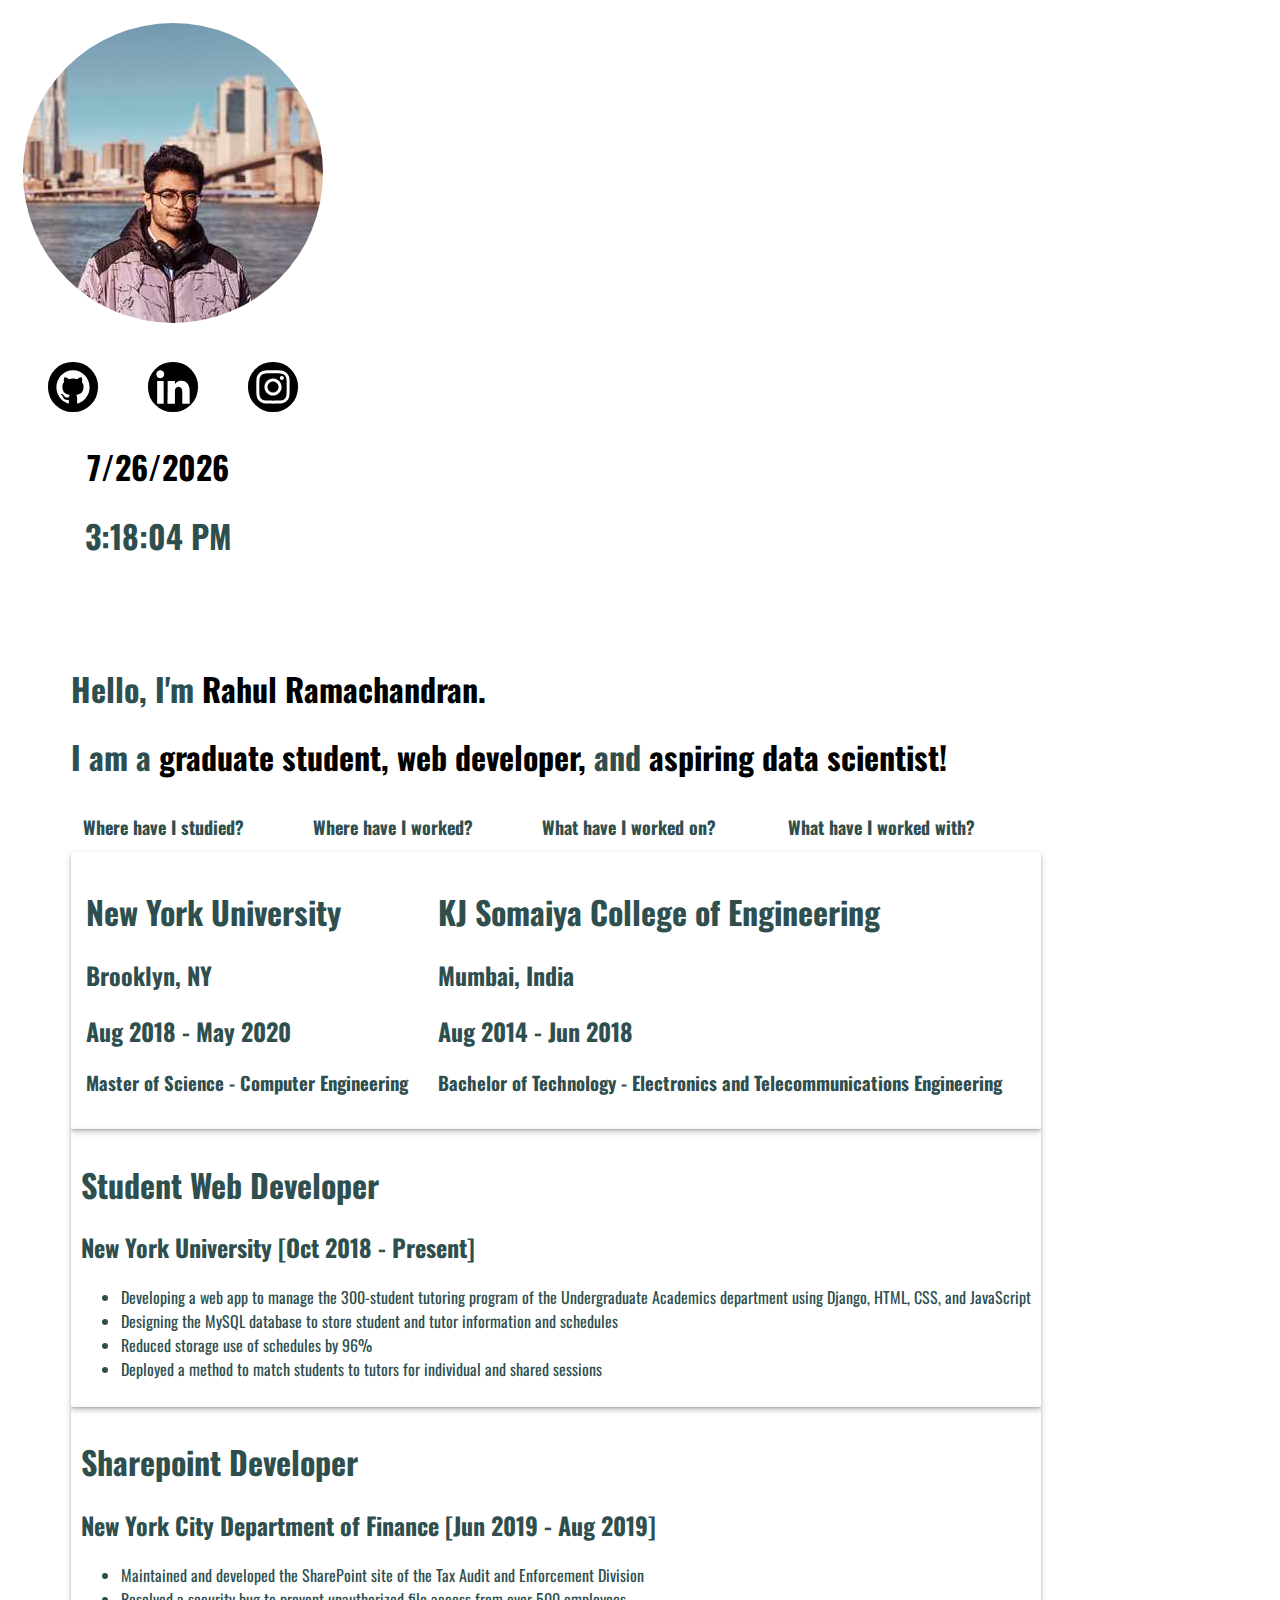
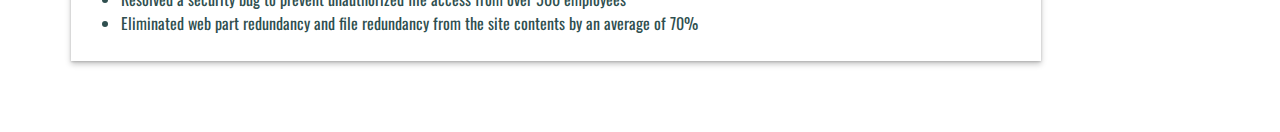
==== index.html @ 829cad0e "clock now updates each second" ====
<!DOCTYPE html><html><head><meta charSet="utf-8"/><meta http-equiv="x-ua-compatible" content="ie=edge"/><meta name="viewport" content="width=device-width, initial-scale=1, shrink-to-fit=no"/><style data-href="/styles.805cb22c0c1ccdcb0a3a.css">@import url(https://fonts.googleapis.com/css2?family=Oswald:wght@300&display=swap);#gatsby-focus-wrapper>div{display:flex;flex-direction:row;flex-wrap:wrap}#sidebar>div{margin:5%;text-align:center;font-family:Oswald,sans-serif;color:#2f4f4f}#sidebar>div>picture>img{border-radius:50%;align-content:center}#social{display:flex;flex-direction:row;align-items:normal;width:300px}#social>a{padding:5px;display:inline-block;margin:0 auto}#content{margin:5%;display:flex;flex-direction:column;flex-wrap:wrap;font-family:Oswald,sans-serif;color:#2f4f4f}.academics{margin:5px;padding:10px;border-radius:2px;background:#fff;fill-opacity:.1}.card-2{box-shadow:0 1px 2px rgba(0,0,0,.16),0 3px 6px rgba(0,0,0,.23)}.navbar-el{font-size:large;font-weight:700;margin:5px;padding:10px;border-radius:2px}.navbar-el:hover{background-color:#2f4f4f;font-weight:400;color:#fff;box-shadow:0 1px 2px rgba(0,0,0,.16),0 3px 6px rgba(0,0,0,.23)}#schools,.row-wrap{display:flex;flex-direction:row;flex-wrap:wrap}#work>div>div{padding:10px}.highlight{color:#000}</style><meta name="generator" content="Gatsby 2.19.43"/><title data-react-helmet="true"></title><link rel="manifest" href="/manifest.webmanifest"/><link rel="apple-touch-icon" sizes="48x48" href="/icons/icon-48x48.png"/><link rel="apple-touch-icon" sizes="72x72" href="/icons/icon-72x72.png"/><link rel="apple-touch-icon" sizes="96x96" href="/icons/icon-96x96.png"/><link rel="apple-touch-icon" sizes="144x144" href="/icons/icon-144x144.png"/><link rel="apple-touch-icon" sizes="192x192" href="/icons/icon-192x192.png"/><link rel="apple-touch-icon" sizes="256x256" href="/icons/icon-256x256.png"/><link rel="apple-touch-icon" sizes="384x384" href="/icons/icon-384x384.png"/><link rel="apple-touch-icon" sizes="512x512" href="/icons/icon-512x512.png"/><link as="script" rel="preload" href="/webpack-runtime-5ffd7abe067766adca8e.js"/><link as="script" rel="preload" href="/styles-fb1250a85ccf0dc3b03a.js"/><link as="script" rel="preload" href="/app-88438ead02abbd9a65d1.js"/><link as="script" rel="preload" href="/commons-53218e4f34a59a38b7a0.js"/><link as="script" rel="preload" href="/component---src-pages-index-js-7368cc3318d318aaf455.js"/><link as="fetch" rel="preload" href="/page-data\index\page-data.json" crossorigin="anonymous"/><link as="fetch" rel="preload" href="/page-data\app-data.json" crossorigin="anonymous"/></head><body><div id="___gatsby"><div style="outline:none" tabindex="-1" id="gatsby-focus-wrapper"><div><div id="sidebar"><div class="profile-pic gatsby-image-wrapper" style="position:relative;overflow:hidden;display:inline-block;width:300px;height:300px"><img aria-hidden="true" src="[data-uri]" alt="" style="position:absolute;top:0;left:0;width:100%;height:100%;object-fit:cover;object-position:center;opacity:1;transition-delay:500ms"/><noscript><picture><source srcset="/static/b72d2d235d1f6c37f57e5862b1a5f457/25e3f/profile.jpg 1x,
/static/b72d2d235d1f6c37f57e5862b1a5f457/f11e0/profile.jpg 1.5x,
/static/b72d2d235d1f6c37f57e5862b1a5f457/7b2a1/profile.jpg 2x" /><img loading="lazy" width="300" height="300" srcset="/static/b72d2d235d1f6c37f57e5862b1a5f457/25e3f/profile.jpg 1x,
/static/b72d2d235d1f6c37f57e5862b1a5f457/f11e0/profile.jpg 1.5x,
/static/b72d2d235d1f6c37f57e5862b1a5f457/7b2a1/profile.jpg 2x" src="/static/b72d2d235d1f6c37f57e5862b1a5f457/25e3f/profile.jpg" alt="" style="position:absolute;top:0;left:0;opacity:1;width:100%;height:100%;object-fit:cover;object-position:center"/></picture></noscript></div><div id="social"><a href="https://github.com/voltamperewatt" target="_blank" title="github"><svg height="50" width="50" viewBox="4 3.9756237999999975 36 36.14625720000001" style="background-color:rgba(0,0,0,1);border-radius:49%;border-color:rgba(0,0,0,0.25);border-style:solid;border-width:0px" xmlns="http://www.w3.org/2000/svg" xmlns:xlink="http://www.w3.org/1999/xlink"><g><path fill="rgba(255,255,255,1)" id="f_1_" d="M10,22.3044338 C10,27.7398363 13.4380429,32.3519218 18.2065134,33.9789169 C18.8069002,34.0922174 19.0256914,33.7122831 19.0256914,33.3859777 C19.0256914,33.0936624 19.015378,32.3201977 19.0094846,31.2936952 C15.671629,32.0369464 14.9673716,29.6440399 14.9673716,29.6440399 C14.4214985,28.2224964 13.634734,27.8440727 13.634734,27.8440727 C12.5451978,27.0804274 13.7172412,27.0962895 13.7172412,27.0962895 C14.921698,27.1831532 15.555235,28.3644997 15.555235,28.3644997 C16.6263544,30.2445326 18.364161,29.7014455 19.0477915,29.3864702 C19.1568188,28.5911007 19.4669572,28.0495243 19.8095092,27.741347 C17.1449707,27.4309036 14.3434114,26.3756983 14.3434114,21.660887 C14.3434114,20.3171431 14.8111974,19.2188837 15.5788084,18.3585552 C15.4557844,18.0473565 15.0439854,16.7965191 15.6966758,15.1030543 C15.6966758,15.1030543 16.7044415,14.7714615 18.9962246,16.3637112 C19.9538967,16.0910346 20.9800792,15.9543187 22.0003683,15.9497867 C23.0199208,15.9543187 24.0461033,16.0910346 25.0052488,16.3637112 C27.2955585,14.7714615 28.3018509,15.1030543 28.3018509,15.1030543 C28.9560146,16.7965191 28.5442156,18.0473565 28.4211916,18.3585552 C29.1902759,19.2188837 29.6543786,20.3171431 29.6543786,21.660887 C29.6543786,26.3870284 26.8491359,27.4271269 24.1757574,27.7322829 C24.6067098,28.1122172 24.9897787,28.8630219 24.9897787,30.0103782 C24.9897787,31.6555014 24.9757819,32.9826279 24.9757819,33.3859777 C24.9757819,33.7153044 25.1916265,34.0975048 25.8008533,33.9774062 C30.5649038,32.3473898 34,27.7390809 34,22.3044338 C34,15.5086701 28.6267227,10 21.998895,10 C15.3732773,10 10,15.5086701 10,22.3044338 Z"></path></g></svg></a><a href="https://linkedin.com/in/rahulrmchndrn" target="_blank" title="linkedin"><svg height="50" width="50" viewBox="7 7 30 30" style="background-color:rgba(0,0,0,1);border-radius:49%;border-color:rgba(0,0,0,0.25);border-style:solid;border-width:0px" xmlns="http://www.w3.org/2000/svg" xmlns:xlink="http://www.w3.org/1999/xlink"><g><path fill="rgba(255,255,255,1)" id="f_1_" d="M12.5044685,18.4131131 L16.4026341,18.4131131 L16.4026341,31.9987194 L12.5044685,31.9987194 L12.5044685,18.4131131 Z M14.3541863,16.7137918 L14.3259643,16.7137918 C12.9148636,16.7137918 12,15.6752465 12,14.3600973 C12,13.0180561 12.9419097,12 14.3812324,12 C15.8193791,12 16.7036689,13.0154949 16.7318909,14.3562556 C16.7318909,15.6714048 15.8193791,16.7137918 14.3541863,16.7137918 L14.3541863,16.7137918 Z M32,32 L27.5797272,32 L27.5797272,24.9683698 C27.5797272,23.1281854 26.8882879,21.8732232 25.3678269,21.8732232 C24.2048448,21.8732232 23.5580903,22.7196824 23.2570555,23.537969 C23.1441675,23.8299398 23.1618062,24.2384428 23.1618062,24.6482264 L23.1618062,32 L18.7826905,32 C18.7826905,32 18.8391345,19.5451402 18.7826905,18.4131131 L23.1618062,18.4131131 L23.1618062,20.5452683 C23.420508,19.6130106 24.8198495,18.2824946 27.0529163,18.2824946 C29.8233772,18.2824946 32,20.2379306 32,24.4446152 L32,32 L32,32 Z"></path></g></svg></a><a href="https://instagram.com/rahulkacamera" target="_blank" title="instagram"><svg height="50" width="50" viewBox="5.5 5.5 33 33" style="background-color:rgba(0,0,0,1);border-radius:49%;border-color:rgba(0,0,0,0.25);border-style:solid;border-width:0px" xmlns="http://www.w3.org/2000/svg" xmlns:xlink="http://www.w3.org/1999/xlink"><g><path fill="rgba(255,255,255,1)" id="f_1_" d="M21.9999782,12.9820221 C24.9371191,12.9820221 25.2849947,12.9932002 26.4449003,13.0461217 C27.5173894,13.0950697 28.0998311,13.2742691 28.4874851,13.4248682 C29.0008931,13.6244152 29.3673699,13.8628238 29.752273,14.247727 C30.1371762,14.6326301 30.3755848,14.9991069 30.5750882,15.5125149 C30.7257309,15.9001689 30.9049303,16.4826106 30.9538783,17.5550561 C31.0067998,18.7150053 31.0179779,19.0628809 31.0179779,22.0000218 C31.0179779,24.9371627 31.0067998,25.2850383 30.9538783,26.4449439 C30.9049303,27.5174331 30.7257309,28.0998748 30.5750882,28.4875288 C30.3755848,29.0009368 30.1371762,29.3674135 29.752273,29.7523167 C29.3673699,30.1372199 29.0008931,30.3756284 28.4874851,30.5751318 C28.0998311,30.7257746 27.5173894,30.904974 26.4449003,30.953922 C25.2851693,31.0068434 24.9372937,31.0180216 21.9999782,31.0180216 C19.0626626,31.0180216 18.714787,31.0068434 17.5550561,30.953922 C16.4825669,30.904974 15.9001252,30.7257746 15.5125149,30.5751318 C14.9990632,30.3756284 14.6325865,30.1372199 14.2476833,29.7523167 C13.8627801,29.3674135 13.6243716,29.0009368 13.4248682,28.4875288 C13.2742254,28.0998748 13.095026,27.5174331 13.046078,26.4449876 C12.9931566,25.2850383 12.9819784,24.9371627 12.9819784,22.0000218 C12.9819784,19.0628809 12.9931566,18.7150053 13.046078,17.5550997 C13.095026,16.4826106 13.2742254,15.9001689 13.4248682,15.5125149 C13.6243716,14.9991069 13.8627801,14.6326301 14.2476833,14.247727 C14.6325865,13.8628238 14.9990632,13.6244152 15.5125149,13.4248682 C15.9001252,13.2742691 16.4825669,13.0950697 17.5550124,13.0461217 C18.7149617,12.9932002 19.0628373,12.9820221 21.9999782,12.9820221 M21.9999782,11 C19.0125357,11 18.637981,11.0126627 17.4647141,11.0661955 C16.2938487,11.1196409 15.4942631,11.3055647 14.7945384,11.5775076 C14.0711911,11.8586201 13.4577476,12.2347467 12.8462253,12.846269 C12.234703,13.4577912 11.8585764,14.0712348 11.5774639,14.794582 C11.305521,15.4943067 11.1195973,16.2938923 11.0661518,17.4647577 C11.0126191,18.637981 11,19.0125794 11,22.0000218 C11,24.9874643 11.0126191,25.3620626 11.0661518,26.5352859 C11.1195973,27.7061513 11.305521,28.5057369 11.5774639,29.2054616 C11.8585764,29.9287652 12.234703,30.5422524 12.8462253,31.1537747 C13.4577476,31.765297 14.0711911,32.1414236 14.7945384,32.4225361 C15.4942631,32.694479 16.2938487,32.8804027 17.4647141,32.9338482 C18.637981,32.9873809 19.0125357,33 21.9999782,33 C24.9874206,33 25.362019,32.9873809 26.5352423,32.9338482 C27.7061077,32.8804027 28.5056933,32.694479 29.205418,32.4225361 C29.9287652,32.1414236 30.5422088,31.765297 31.153731,31.1537747 C31.7652533,30.5422524 32.1413799,29.9288089 32.4224924,29.2054616 C32.6944353,28.5057369 32.8803591,27.7061513 32.9338045,26.5352859 C32.9873373,25.3620626 33,24.9874643 33,22.0000218 C33,19.0125794 32.9873373,18.637981 32.9338045,17.4647577 C32.8803591,16.2938923 32.6944353,15.4943067 32.4224924,14.794582 C32.1413799,14.0712348 31.7652533,13.4577912 31.153731,12.846269 C30.5422088,12.2347467 29.9287652,11.8586201 29.205418,11.5775076 C28.5056933,11.3055647 27.7061077,11.1196409 26.5352423,11.0661955 C25.362019,11.0126627 24.9874206,11 21.9999782,11 Z M22.0218254,16.3690476 C18.8998963,16.3690476 16.3690476,18.8998963 16.3690476,22.0218254 C16.3690476,25.1437545 18.8998963,27.6746032 22.0218254,27.6746032 C25.1437545,27.6746032 27.6746032,25.1437545 27.6746032,22.0218254 C27.6746032,18.8998963 25.1437545,16.3690476 22.0218254,16.3690476 Z M22.0218254,25.6911823 C19.99532,25.6911823 18.3524685,24.0483308 18.3524685,22.0218254 C18.3524685,19.99532 19.99532,18.3524685 22.0218254,18.3524685 C24.0483308,18.3524685 25.6911823,19.99532 25.6911823,22.0218254 C25.6911823,24.0483308 24.0483308,25.6911823 22.0218254,25.6911823 Z M29.1587302,16.1071212 C29.1587302,16.830358 28.5724648,17.4166667 27.849228,17.4166667 C27.1259912,17.4166667 26.5396825,16.830358 26.5396825,16.1071212 C26.5396825,15.3838844 27.1259912,14.797619 27.849228,14.797619 C28.5724648,14.797619 29.1587302,15.3838844 29.1587302,16.1071212 Z"></path></g></svg></a></div><div><span class="highlight"><h1>4/3/2020</h1></span><span><h1>12:45:33 AM</h1></span></div></div><div id="content"><div id="Intro"><h1>Hello, I&#x27;m <span class="highlight">Rahul Ramachandran<!-- -->.</span></h1><h1>I am a <span class="highlight">graduate student<!-- -->, </span><span class="highlight">web developer<!-- -->, </span>and <span class="highlight">aspiring data scientist<!-- -->!</span></h1></div><table id="navbar"><tr><td class="navbar-el">Where have I studied?</td><td class="navbar-el">Where have I worked?</td><td class="navbar-el">What have I worked on?</td><td class="navbar-el">What have I worked with?</td></tr></table><div id="schools" class="card-2"><div id="grad_school" class="academics"><h1>New York University</h1><h2>Brooklyn, NY</h2><h2>Aug 2018 - May 2020</h2><h3><span>Master of Science</span> - <span>Computer Engineering</span></h3></div><div id="undergrad_school" class="academics"><h1>KJ Somaiya College of Engineering</h1><h2>Mumbai, India</h2><h2>Aug 2014 - Jun   2018</h2><h3><span>Bachelor of Technology</span> - <span>Electronics and Telecommunications Engineering</span></h3></div></div><div id="work"><div><div class="card-2"><div><h1>Student Web Developer</h1><span><h2>New York University<!-- --> [<!-- -->Oct 2018 - Present<!-- -->]</h2></span></div><div><ul><li>Developing a web app to manage the 300-student tutoring program of the Undergraduate Academics department using Django, HTML, CSS, and JavaScript</li><li>Designing the MySQL database to store student and tutor information and schedules</li><li>Reduced storage use of schedules by 96%</li><li>Deployed a method to match students to tutors for individual and shared sessions</li></ul></div></div><div class="card-2"><div><h1>Sharepoint Developer</h1><span><h2>New York City Department of Finance<!-- --> [<!-- -->Jun 2019 - Aug 2019<!-- -->]</h2></span></div><div><ul><li>Maintained and developed the SharePoint site of the Tax Audit and Enforcement Division</li><li>Resolved a security bug to prevent unauthorized file access from over 500 employees</li><li>Eliminated web part redundancy and file redundancy from the site contents by an average of 70%</li></ul></div></div></div></div></div></div></div><div id="gatsby-announcer" style="position:absolute;top:0;width:1px;height:1px;padding:0;overflow:hidden;clip:rect(0, 0, 0, 0);white-space:nowrap;border:0" aria-live="assertive" aria-atomic="true"></div></div><script id="gatsby-script-loader">/*<![CDATA[*/window.pagePath="/";/*]]>*/</script><script id="gatsby-chunk-mapping">/*<![CDATA[*/window.___chunkMapping={"app":["/app-88438ead02abbd9a65d1.js"],"component---src-pages-404-js":["/component---src-pages-404-js-de147e2a411283ceee16.js"],"component---src-pages-index-js":["/component---src-pages-index-js-7368cc3318d318aaf455.js"],"component---src-pages-page-2-js":["/component---src-pages-page-2-js-186050ffe135cc98d138.js"]};/*]]>*/</script><script src="/component---src-pages-index-js-7368cc3318d318aaf455.js" async=""></script><script src="/commons-53218e4f34a59a38b7a0.js" async=""></script><script src="/app-88438ead02abbd9a65d1.js" async=""></script><script src="/styles-fb1250a85ccf0dc3b03a.js" async=""></script><script src="/webpack-runtime-5ffd7abe067766adca8e.js" async=""></script></body></html>
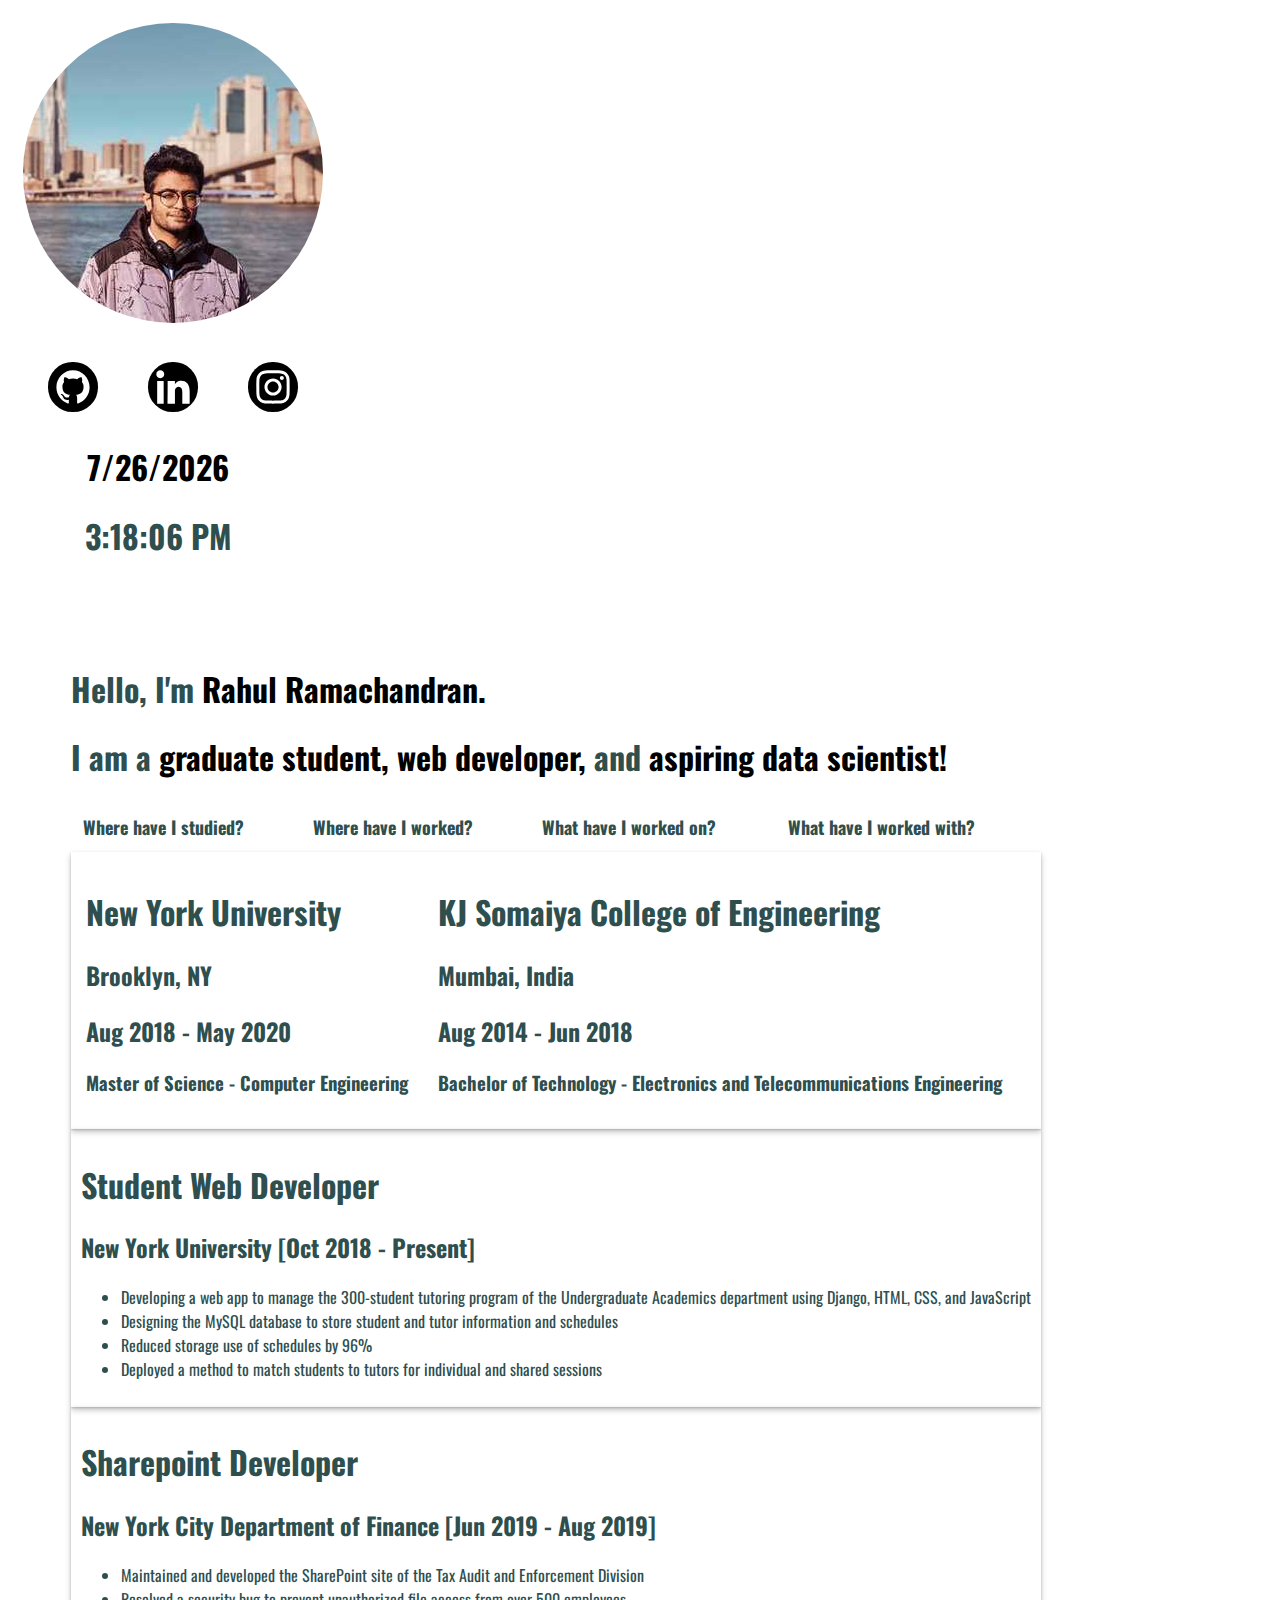
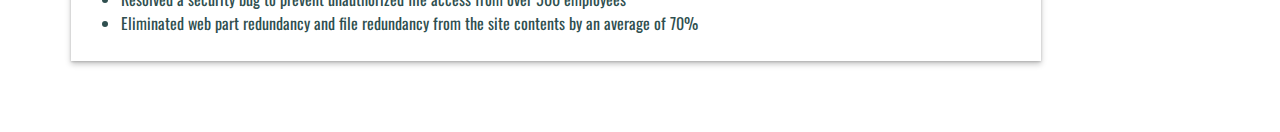
==== commit ba63a263: "added website title" ====
--- a/index.html
+++ b/index.html
@@ -1,4 +1,4 @@
-<!DOCTYPE html><html><head><meta charSet="utf-8"/><meta http-equiv="x-ua-compatible" content="ie=edge"/><meta name="viewport" content="width=device-width, initial-scale=1, shrink-to-fit=no"/><style data-href="/styles.805cb22c0c1ccdcb0a3a.css">@import url(https://fonts.googleapis.com/css2?family=Oswald:wght@300&display=swap);#gatsby-focus-wrapper>div{display:flex;flex-direction:row;flex-wrap:wrap}#sidebar>div{margin:5%;text-align:center;font-family:Oswald,sans-serif;color:#2f4f4f}#sidebar>div>picture>img{border-radius:50%;align-content:center}#social{display:flex;flex-direction:row;align-items:normal;width:300px}#social>a{padding:5px;display:inline-block;margin:0 auto}#content{margin:5%;display:flex;flex-direction:column;flex-wrap:wrap;font-family:Oswald,sans-serif;color:#2f4f4f}.academics{margin:5px;padding:10px;border-radius:2px;background:#fff;fill-opacity:.1}.card-2{box-shadow:0 1px 2px rgba(0,0,0,.16),0 3px 6px rgba(0,0,0,.23)}.navbar-el{font-size:large;font-weight:700;margin:5px;padding:10px;border-radius:2px}.navbar-el:hover{background-color:#2f4f4f;font-weight:400;color:#fff;box-shadow:0 1px 2px rgba(0,0,0,.16),0 3px 6px rgba(0,0,0,.23)}#schools,.row-wrap{display:flex;flex-direction:row;flex-wrap:wrap}#work>div>div{padding:10px}.highlight{color:#000}</style><meta name="generator" content="Gatsby 2.19.43"/><title data-react-helmet="true"></title><link rel="manifest" href="/manifest.webmanifest"/><link rel="apple-touch-icon" sizes="48x48" href="/icons/icon-48x48.png"/><link rel="apple-touch-icon" sizes="72x72" href="/icons/icon-72x72.png"/><link rel="apple-touch-icon" sizes="96x96" href="/icons/icon-96x96.png"/><link rel="apple-touch-icon" sizes="144x144" href="/icons/icon-144x144.png"/><link rel="apple-touch-icon" sizes="192x192" href="/icons/icon-192x192.png"/><link rel="apple-touch-icon" sizes="256x256" href="/icons/icon-256x256.png"/><link rel="apple-touch-icon" sizes="384x384" href="/icons/icon-384x384.png"/><link rel="apple-touch-icon" sizes="512x512" href="/icons/icon-512x512.png"/><link as="script" rel="preload" href="/webpack-runtime-5ffd7abe067766adca8e.js"/><link as="script" rel="preload" href="/styles-fb1250a85ccf0dc3b03a.js"/><link as="script" rel="preload" href="/app-88438ead02abbd9a65d1.js"/><link as="script" rel="preload" href="/commons-53218e4f34a59a38b7a0.js"/><link as="script" rel="preload" href="/component---src-pages-index-js-7368cc3318d318aaf455.js"/><link as="fetch" rel="preload" href="/page-data\index\page-data.json" crossorigin="anonymous"/><link as="fetch" rel="preload" href="/page-data\app-data.json" crossorigin="anonymous"/></head><body><div id="___gatsby"><div style="outline:none" tabindex="-1" id="gatsby-focus-wrapper"><div><div id="sidebar"><div class="profile-pic gatsby-image-wrapper" style="position:relative;overflow:hidden;display:inline-block;width:300px;height:300px"><img aria-hidden="true" src="[data-uri]" alt="" style="position:absolute;top:0;left:0;width:100%;height:100%;object-fit:cover;object-position:center;opacity:1;transition-delay:500ms"/><noscript><picture><source srcset="/static/b72d2d235d1f6c37f57e5862b1a5f457/25e3f/profile.jpg 1x,
+<!DOCTYPE html><html><head><title>Rahul Ramachandran | Profile</title><meta charSet="utf-8"/><meta http-equiv="x-ua-compatible" content="ie=edge"/><meta name="viewport" content="width=device-width, initial-scale=1, shrink-to-fit=no"/><style data-href="/styles.805cb22c0c1ccdcb0a3a.css">@import url(https://fonts.googleapis.com/css2?family=Oswald:wght@300&display=swap);#gatsby-focus-wrapper>div{display:flex;flex-direction:row;flex-wrap:wrap}#sidebar>div{margin:5%;text-align:center;font-family:Oswald,sans-serif;color:#2f4f4f}#sidebar>div>picture>img{border-radius:50%;align-content:center}#social{display:flex;flex-direction:row;align-items:normal;width:300px}#social>a{padding:5px;display:inline-block;margin:0 auto}#content{margin:5%;display:flex;flex-direction:column;flex-wrap:wrap;font-family:Oswald,sans-serif;color:#2f4f4f}.academics{margin:5px;padding:10px;border-radius:2px;background:#fff;fill-opacity:.1}.card-2{box-shadow:0 1px 2px rgba(0,0,0,.16),0 3px 6px rgba(0,0,0,.23)}.navbar-el{font-size:large;font-weight:700;margin:5px;padding:10px;border-radius:2px}.navbar-el:hover{background-color:#2f4f4f;font-weight:400;color:#fff;box-shadow:0 1px 2px rgba(0,0,0,.16),0 3px 6px rgba(0,0,0,.23)}#schools,.row-wrap{display:flex;flex-direction:row;flex-wrap:wrap}#work>div>div{padding:10px}.highlight{color:#000}</style><meta name="generator" content="Gatsby 2.19.43"/><title data-react-helmet="true"></title><link rel="manifest" href="/manifest.webmanifest"/><link rel="apple-touch-icon" sizes="48x48" href="/icons/icon-48x48.png"/><link rel="apple-touch-icon" sizes="72x72" href="/icons/icon-72x72.png"/><link rel="apple-touch-icon" sizes="96x96" href="/icons/icon-96x96.png"/><link rel="apple-touch-icon" sizes="144x144" href="/icons/icon-144x144.png"/><link rel="apple-touch-icon" sizes="192x192" href="/icons/icon-192x192.png"/><link rel="apple-touch-icon" sizes="256x256" href="/icons/icon-256x256.png"/><link rel="apple-touch-icon" sizes="384x384" href="/icons/icon-384x384.png"/><link rel="apple-touch-icon" sizes="512x512" href="/icons/icon-512x512.png"/><link as="script" rel="preload" href="/webpack-runtime-5ffd7abe067766adca8e.js"/><link as="script" rel="preload" href="/styles-fb1250a85ccf0dc3b03a.js"/><link as="script" rel="preload" href="/app-88438ead02abbd9a65d1.js"/><link as="script" rel="preload" href="/commons-53218e4f34a59a38b7a0.js"/><link as="script" rel="preload" href="/component---src-pages-index-js-7368cc3318d318aaf455.js"/><link as="fetch" rel="preload" href="/page-data\index\page-data.json" crossorigin="anonymous"/><link as="fetch" rel="preload" href="/page-data\app-data.json" crossorigin="anonymous"/></head><body><div id="___gatsby"><div style="outline:none" tabindex="-1" id="gatsby-focus-wrapper"><div><div id="sidebar"><div class="profile-pic gatsby-image-wrapper" style="position:relative;overflow:hidden;display:inline-block;width:300px;height:300px"><img aria-hidden="true" src="[data-uri]" alt="" style="position:absolute;top:0;left:0;width:100%;height:100%;object-fit:cover;object-position:center;opacity:1;transition-delay:500ms"/><noscript><picture><source srcset="/static/b72d2d235d1f6c37f57e5862b1a5f457/25e3f/profile.jpg 1x,
 /static/b72d2d235d1f6c37f57e5862b1a5f457/f11e0/profile.jpg 1.5x,
 /static/b72d2d235d1f6c37f57e5862b1a5f457/7b2a1/profile.jpg 2x" /><img loading="lazy" width="300" height="300" srcset="/static/b72d2d235d1f6c37f57e5862b1a5f457/25e3f/profile.jpg 1x,
 /static/b72d2d235d1f6c37f57e5862b1a5f457/f11e0/profile.jpg 1.5x,
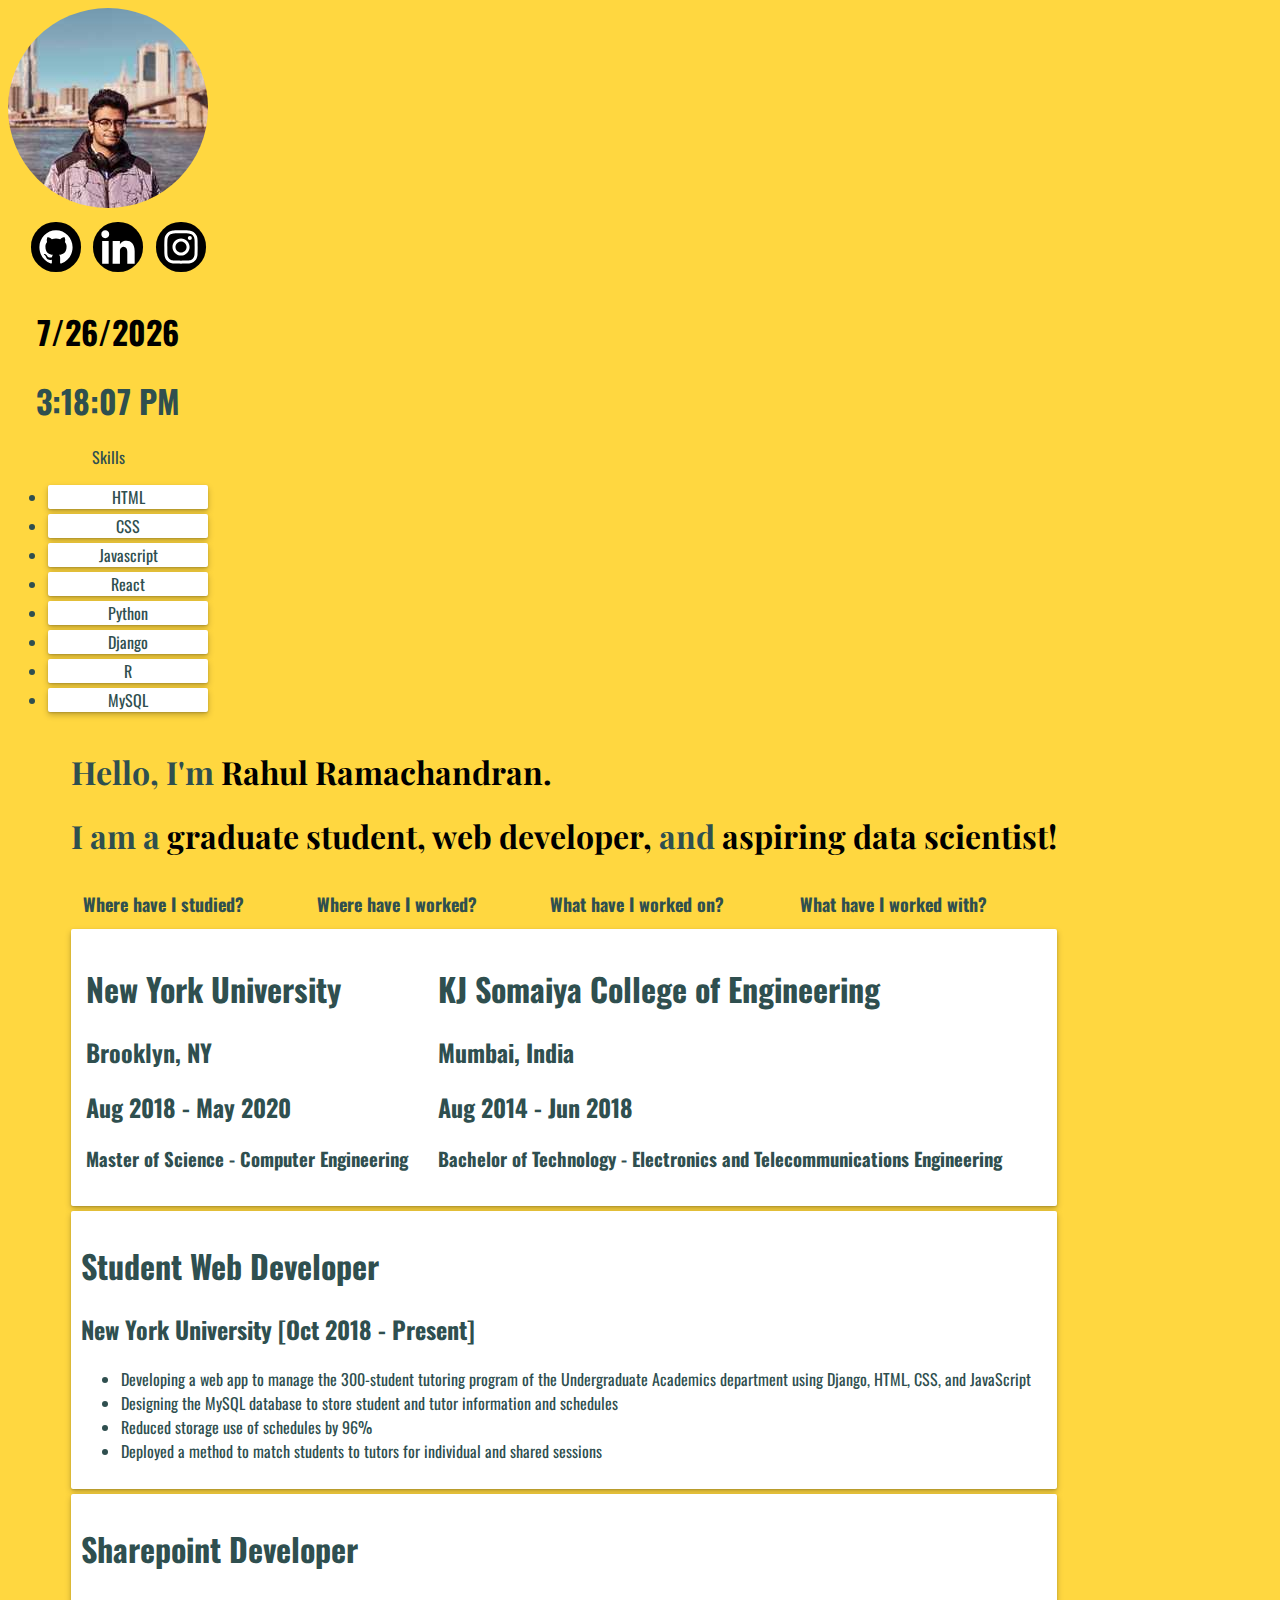
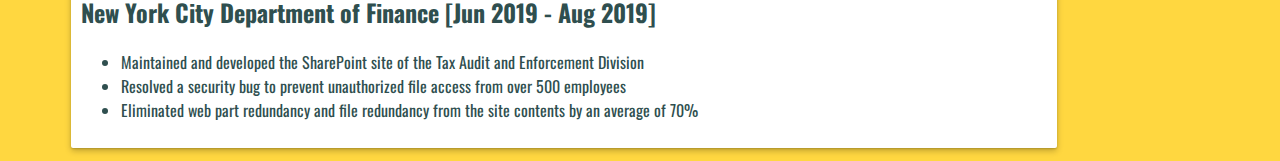
==== commit b70010c2: "added skills, changed styling, clock now live" ====
--- a/index.html
+++ b/index.html
@@ -1,5 +1,5 @@
-<!DOCTYPE html><html><head><title>Rahul Ramachandran | Profile</title><meta charSet="utf-8"/><meta http-equiv="x-ua-compatible" content="ie=edge"/><meta name="viewport" content="width=device-width, initial-scale=1, shrink-to-fit=no"/><style data-href="/styles.805cb22c0c1ccdcb0a3a.css">@import url(https://fonts.googleapis.com/css2?family=Oswald:wght@300&display=swap);#gatsby-focus-wrapper>div{display:flex;flex-direction:row;flex-wrap:wrap}#sidebar>div{margin:5%;text-align:center;font-family:Oswald,sans-serif;color:#2f4f4f}#sidebar>div>picture>img{border-radius:50%;align-content:center}#social{display:flex;flex-direction:row;align-items:normal;width:300px}#social>a{padding:5px;display:inline-block;margin:0 auto}#content{margin:5%;display:flex;flex-direction:column;flex-wrap:wrap;font-family:Oswald,sans-serif;color:#2f4f4f}.academics{margin:5px;padding:10px;border-radius:2px;background:#fff;fill-opacity:.1}.card-2{box-shadow:0 1px 2px rgba(0,0,0,.16),0 3px 6px rgba(0,0,0,.23)}.navbar-el{font-size:large;font-weight:700;margin:5px;padding:10px;border-radius:2px}.navbar-el:hover{background-color:#2f4f4f;font-weight:400;color:#fff;box-shadow:0 1px 2px rgba(0,0,0,.16),0 3px 6px rgba(0,0,0,.23)}#schools,.row-wrap{display:flex;flex-direction:row;flex-wrap:wrap}#work>div>div{padding:10px}.highlight{color:#000}</style><meta name="generator" content="Gatsby 2.19.43"/><title data-react-helmet="true"></title><link rel="manifest" href="/manifest.webmanifest"/><link rel="apple-touch-icon" sizes="48x48" href="/icons/icon-48x48.png"/><link rel="apple-touch-icon" sizes="72x72" href="/icons/icon-72x72.png"/><link rel="apple-touch-icon" sizes="96x96" href="/icons/icon-96x96.png"/><link rel="apple-touch-icon" sizes="144x144" href="/icons/icon-144x144.png"/><link rel="apple-touch-icon" sizes="192x192" href="/icons/icon-192x192.png"/><link rel="apple-touch-icon" sizes="256x256" href="/icons/icon-256x256.png"/><link rel="apple-touch-icon" sizes="384x384" href="/icons/icon-384x384.png"/><link rel="apple-touch-icon" sizes="512x512" href="/icons/icon-512x512.png"/><link as="script" rel="preload" href="/webpack-runtime-5ffd7abe067766adca8e.js"/><link as="script" rel="preload" href="/styles-fb1250a85ccf0dc3b03a.js"/><link as="script" rel="preload" href="/app-88438ead02abbd9a65d1.js"/><link as="script" rel="preload" href="/commons-53218e4f34a59a38b7a0.js"/><link as="script" rel="preload" href="/component---src-pages-index-js-7368cc3318d318aaf455.js"/><link as="fetch" rel="preload" href="/page-data\index\page-data.json" crossorigin="anonymous"/><link as="fetch" rel="preload" href="/page-data\app-data.json" crossorigin="anonymous"/></head><body><div id="___gatsby"><div style="outline:none" tabindex="-1" id="gatsby-focus-wrapper"><div><div id="sidebar"><div class="profile-pic gatsby-image-wrapper" style="position:relative;overflow:hidden;display:inline-block;width:300px;height:300px"><img aria-hidden="true" src="[data-uri]" alt="" style="position:absolute;top:0;left:0;width:100%;height:100%;object-fit:cover;object-position:center;opacity:1;transition-delay:500ms"/><noscript><picture><source srcset="/static/b72d2d235d1f6c37f57e5862b1a5f457/25e3f/profile.jpg 1x,
-/static/b72d2d235d1f6c37f57e5862b1a5f457/f11e0/profile.jpg 1.5x,
-/static/b72d2d235d1f6c37f57e5862b1a5f457/7b2a1/profile.jpg 2x" /><img loading="lazy" width="300" height="300" srcset="/static/b72d2d235d1f6c37f57e5862b1a5f457/25e3f/profile.jpg 1x,
-/static/b72d2d235d1f6c37f57e5862b1a5f457/f11e0/profile.jpg 1.5x,
-/static/b72d2d235d1f6c37f57e5862b1a5f457/7b2a1/profile.jpg 2x" src="/static/b72d2d235d1f6c37f57e5862b1a5f457/25e3f/profile.jpg" alt="" style="position:absolute;top:0;left:0;opacity:1;width:100%;height:100%;object-fit:cover;object-position:center"/></picture></noscript></div><div id="social"><a href="https://github.com/voltamperewatt" target="_blank" title="github"><svg height="50" width="50" viewBox="4 3.9756237999999975 36 36.14625720000001" style="background-color:rgba(0,0,0,1);border-radius:49%;border-color:rgba(0,0,0,0.25);border-style:solid;border-width:0px" xmlns="http://www.w3.org/2000/svg" xmlns:xlink="http://www.w3.org/1999/xlink"><g><path fill="rgba(255,255,255,1)" id="f_1_" d="M10,22.3044338 C10,27.7398363 13.4380429,32.3519218 18.2065134,33.9789169 C18.8069002,34.0922174 19.0256914,33.7122831 19.0256914,33.3859777 C19.0256914,33.0936624 19.015378,32.3201977 19.0094846,31.2936952 C15.671629,32.0369464 14.9673716,29.6440399 14.9673716,29.6440399 C14.4214985,28.2224964 13.634734,27.8440727 13.634734,27.8440727 C12.5451978,27.0804274 13.7172412,27.0962895 13.7172412,27.0962895 C14.921698,27.1831532 15.555235,28.3644997 15.555235,28.3644997 C16.6263544,30.2445326 18.364161,29.7014455 19.0477915,29.3864702 C19.1568188,28.5911007 19.4669572,28.0495243 19.8095092,27.741347 C17.1449707,27.4309036 14.3434114,26.3756983 14.3434114,21.660887 C14.3434114,20.3171431 14.8111974,19.2188837 15.5788084,18.3585552 C15.4557844,18.0473565 15.0439854,16.7965191 15.6966758,15.1030543 C15.6966758,15.1030543 16.7044415,14.7714615 18.9962246,16.3637112 C19.9538967,16.0910346 20.9800792,15.9543187 22.0003683,15.9497867 C23.0199208,15.9543187 24.0461033,16.0910346 25.0052488,16.3637112 C27.2955585,14.7714615 28.3018509,15.1030543 28.3018509,15.1030543 C28.9560146,16.7965191 28.5442156,18.0473565 28.4211916,18.3585552 C29.1902759,19.2188837 29.6543786,20.3171431 29.6543786,21.660887 C29.6543786,26.3870284 26.8491359,27.4271269 24.1757574,27.7322829 C24.6067098,28.1122172 24.9897787,28.8630219 24.9897787,30.0103782 C24.9897787,31.6555014 24.9757819,32.9826279 24.9757819,33.3859777 C24.9757819,33.7153044 25.1916265,34.0975048 25.8008533,33.9774062 C30.5649038,32.3473898 34,27.7390809 34,22.3044338 C34,15.5086701 28.6267227,10 21.998895,10 C15.3732773,10 10,15.5086701 10,22.3044338 Z"></path></g></svg></a><a href="https://linkedin.com/in/rahulrmchndrn" target="_blank" title="linkedin"><svg height="50" width="50" viewBox="7 7 30 30" style="background-color:rgba(0,0,0,1);border-radius:49%;border-color:rgba(0,0,0,0.25);border-style:solid;border-width:0px" xmlns="http://www.w3.org/2000/svg" xmlns:xlink="http://www.w3.org/1999/xlink"><g><path fill="rgba(255,255,255,1)" id="f_1_" d="M12.5044685,18.4131131 L16.4026341,18.4131131 L16.4026341,31.9987194 L12.5044685,31.9987194 L12.5044685,18.4131131 Z M14.3541863,16.7137918 L14.3259643,16.7137918 C12.9148636,16.7137918 12,15.6752465 12,14.3600973 C12,13.0180561 12.9419097,12 14.3812324,12 C15.8193791,12 16.7036689,13.0154949 16.7318909,14.3562556 C16.7318909,15.6714048 15.8193791,16.7137918 14.3541863,16.7137918 L14.3541863,16.7137918 Z M32,32 L27.5797272,32 L27.5797272,24.9683698 C27.5797272,23.1281854 26.8882879,21.8732232 25.3678269,21.8732232 C24.2048448,21.8732232 23.5580903,22.7196824 23.2570555,23.537969 C23.1441675,23.8299398 23.1618062,24.2384428 23.1618062,24.6482264 L23.1618062,32 L18.7826905,32 C18.7826905,32 18.8391345,19.5451402 18.7826905,18.4131131 L23.1618062,18.4131131 L23.1618062,20.5452683 C23.420508,19.6130106 24.8198495,18.2824946 27.0529163,18.2824946 C29.8233772,18.2824946 32,20.2379306 32,24.4446152 L32,32 L32,32 Z"></path></g></svg></a><a href="https://instagram.com/rahulkacamera" target="_blank" title="instagram"><svg height="50" width="50" viewBox="5.5 5.5 33 33" style="background-color:rgba(0,0,0,1);border-radius:49%;border-color:rgba(0,0,0,0.25);border-style:solid;border-width:0px" xmlns="http://www.w3.org/2000/svg" xmlns:xlink="http://www.w3.org/1999/xlink"><g><path fill="rgba(255,255,255,1)" id="f_1_" d="M21.9999782,12.9820221 C24.9371191,12.9820221 25.2849947,12.9932002 26.4449003,13.0461217 C27.5173894,13.0950697 28.0998311,13.2742691 28.4874851,13.4248682 C29.0008931,13.6244152 29.3673699,13.8628238 29.752273,14.247727 C30.1371762,14.6326301 30.3755848,14.9991069 30.5750882,15.5125149 C30.7257309,15.9001689 30.9049303,16.4826106 30.9538783,17.5550561 C31.0067998,18.7150053 31.0179779,19.0628809 31.0179779,22.0000218 C31.0179779,24.9371627 31.0067998,25.2850383 30.9538783,26.4449439 C30.9049303,27.5174331 30.7257309,28.0998748 30.5750882,28.4875288 C30.3755848,29.0009368 30.1371762,29.3674135 29.752273,29.7523167 C29.3673699,30.1372199 29.0008931,30.3756284 28.4874851,30.5751318 C28.0998311,30.7257746 27.5173894,30.904974 26.4449003,30.953922 C25.2851693,31.0068434 24.9372937,31.0180216 21.9999782,31.0180216 C19.0626626,31.0180216 18.714787,31.0068434 17.5550561,30.953922 C16.4825669,30.904974 15.9001252,30.7257746 15.5125149,30.5751318 C14.9990632,30.3756284 14.6325865,30.1372199 14.2476833,29.7523167 C13.8627801,29.3674135 13.6243716,29.0009368 13.4248682,28.4875288 C13.2742254,28.0998748 13.095026,27.5174331 13.046078,26.4449876 C12.9931566,25.2850383 12.9819784,24.9371627 12.9819784,22.0000218 C12.9819784,19.0628809 12.9931566,18.7150053 13.046078,17.5550997 C13.095026,16.4826106 13.2742254,15.9001689 13.4248682,15.5125149 C13.6243716,14.9991069 13.8627801,14.6326301 14.2476833,14.247727 C14.6325865,13.8628238 14.9990632,13.6244152 15.5125149,13.4248682 C15.9001252,13.2742691 16.4825669,13.0950697 17.5550124,13.0461217 C18.7149617,12.9932002 19.0628373,12.9820221 21.9999782,12.9820221 M21.9999782,11 C19.0125357,11 18.637981,11.0126627 17.4647141,11.0661955 C16.2938487,11.1196409 15.4942631,11.3055647 14.7945384,11.5775076 C14.0711911,11.8586201 13.4577476,12.2347467 12.8462253,12.846269 C12.234703,13.4577912 11.8585764,14.0712348 11.5774639,14.794582 C11.305521,15.4943067 11.1195973,16.2938923 11.0661518,17.4647577 C11.0126191,18.637981 11,19.0125794 11,22.0000218 C11,24.9874643 11.0126191,25.3620626 11.0661518,26.5352859 C11.1195973,27.7061513 11.305521,28.5057369 11.5774639,29.2054616 C11.8585764,29.9287652 12.234703,30.5422524 12.8462253,31.1537747 C13.4577476,31.765297 14.0711911,32.1414236 14.7945384,32.4225361 C15.4942631,32.694479 16.2938487,32.8804027 17.4647141,32.9338482 C18.637981,32.9873809 19.0125357,33 21.9999782,33 C24.9874206,33 25.362019,32.9873809 26.5352423,32.9338482 C27.7061077,32.8804027 28.5056933,32.694479 29.205418,32.4225361 C29.9287652,32.1414236 30.5422088,31.765297 31.153731,31.1537747 C31.7652533,30.5422524 32.1413799,29.9288089 32.4224924,29.2054616 C32.6944353,28.5057369 32.8803591,27.7061513 32.9338045,26.5352859 C32.9873373,25.3620626 33,24.9874643 33,22.0000218 C33,19.0125794 32.9873373,18.637981 32.9338045,17.4647577 C32.8803591,16.2938923 32.6944353,15.4943067 32.4224924,14.794582 C32.1413799,14.0712348 31.7652533,13.4577912 31.153731,12.846269 C30.5422088,12.2347467 29.9287652,11.8586201 29.205418,11.5775076 C28.5056933,11.3055647 27.7061077,11.1196409 26.5352423,11.0661955 C25.362019,11.0126627 24.9874206,11 21.9999782,11 Z M22.0218254,16.3690476 C18.8998963,16.3690476 16.3690476,18.8998963 16.3690476,22.0218254 C16.3690476,25.1437545 18.8998963,27.6746032 22.0218254,27.6746032 C25.1437545,27.6746032 27.6746032,25.1437545 27.6746032,22.0218254 C27.6746032,18.8998963 25.1437545,16.3690476 22.0218254,16.3690476 Z M22.0218254,25.6911823 C19.99532,25.6911823 18.3524685,24.0483308 18.3524685,22.0218254 C18.3524685,19.99532 19.99532,18.3524685 22.0218254,18.3524685 C24.0483308,18.3524685 25.6911823,19.99532 25.6911823,22.0218254 C25.6911823,24.0483308 24.0483308,25.6911823 22.0218254,25.6911823 Z M29.1587302,16.1071212 C29.1587302,16.830358 28.5724648,17.4166667 27.849228,17.4166667 C27.1259912,17.4166667 26.5396825,16.830358 26.5396825,16.1071212 C26.5396825,15.3838844 27.1259912,14.797619 27.849228,14.797619 C28.5724648,14.797619 29.1587302,15.3838844 29.1587302,16.1071212 Z"></path></g></svg></a></div><div><span class="highlight"><h1>4/3/2020</h1></span><span><h1>12:45:33 AM</h1></span></div></div><div id="content"><div id="Intro"><h1>Hello, I&#x27;m <span class="highlight">Rahul Ramachandran<!-- -->.</span></h1><h1>I am a <span class="highlight">graduate student<!-- -->, </span><span class="highlight">web developer<!-- -->, </span>and <span class="highlight">aspiring data scientist<!-- -->!</span></h1></div><table id="navbar"><tr><td class="navbar-el">Where have I studied?</td><td class="navbar-el">Where have I worked?</td><td class="navbar-el">What have I worked on?</td><td class="navbar-el">What have I worked with?</td></tr></table><div id="schools" class="card-2"><div id="grad_school" class="academics"><h1>New York University</h1><h2>Brooklyn, NY</h2><h2>Aug 2018 - May 2020</h2><h3><span>Master of Science</span> - <span>Computer Engineering</span></h3></div><div id="undergrad_school" class="academics"><h1>KJ Somaiya College of Engineering</h1><h2>Mumbai, India</h2><h2>Aug 2014 - Jun   2018</h2><h3><span>Bachelor of Technology</span> - <span>Electronics and Telecommunications Engineering</span></h3></div></div><div id="work"><div><div class="card-2"><div><h1>Student Web Developer</h1><span><h2>New York University<!-- --> [<!-- -->Oct 2018 - Present<!-- -->]</h2></span></div><div><ul><li>Developing a web app to manage the 300-student tutoring program of the Undergraduate Academics department using Django, HTML, CSS, and JavaScript</li><li>Designing the MySQL database to store student and tutor information and schedules</li><li>Reduced storage use of schedules by 96%</li><li>Deployed a method to match students to tutors for individual and shared sessions</li></ul></div></div><div class="card-2"><div><h1>Sharepoint Developer</h1><span><h2>New York City Department of Finance<!-- --> [<!-- -->Jun 2019 - Aug 2019<!-- -->]</h2></span></div><div><ul><li>Maintained and developed the SharePoint site of the Tax Audit and Enforcement Division</li><li>Resolved a security bug to prevent unauthorized file access from over 500 employees</li><li>Eliminated web part redundancy and file redundancy from the site contents by an average of 70%</li></ul></div></div></div></div></div></div></div><div id="gatsby-announcer" style="position:absolute;top:0;width:1px;height:1px;padding:0;overflow:hidden;clip:rect(0, 0, 0, 0);white-space:nowrap;border:0" aria-live="assertive" aria-atomic="true"></div></div><script id="gatsby-script-loader">/*<![CDATA[*/window.pagePath="/";/*]]>*/</script><script id="gatsby-chunk-mapping">/*<![CDATA[*/window.___chunkMapping={"app":["/app-88438ead02abbd9a65d1.js"],"component---src-pages-404-js":["/component---src-pages-404-js-de147e2a411283ceee16.js"],"component---src-pages-index-js":["/component---src-pages-index-js-7368cc3318d318aaf455.js"],"component---src-pages-page-2-js":["/component---src-pages-page-2-js-186050ffe135cc98d138.js"]};/*]]>*/</script><script src="/component---src-pages-index-js-7368cc3318d318aaf455.js" async=""></script><script src="/commons-53218e4f34a59a38b7a0.js" async=""></script><script src="/app-88438ead02abbd9a65d1.js" async=""></script><script src="/styles-fb1250a85ccf0dc3b03a.js" async=""></script><script src="/webpack-runtime-5ffd7abe067766adca8e.js" async=""></script></body></html>+<!DOCTYPE html><html><head><meta charSet="utf-8"/><meta http-equiv="x-ua-compatible" content="ie=edge"/><meta name="viewport" content="width=device-width, initial-scale=1, shrink-to-fit=no"/><style data-href="/styles.80bb405574cd6c84469f.css">@import url(https://fonts.googleapis.com/css2?family=Oswald:wght@300&display=swap);@import url(https://fonts.googleapis.com/css2?family=Playfair+Display:wght@700&family=Source+Sans+Pro&display=swap);#Intro{font-family:Playfair Display,serif}#gatsby-focus-wrapper>div{display:flex;flex-direction:row;flex-wrap:wrap}#sidebar>div{text-align:center;font-family:Oswald,sans-serif;color:#2f4f4f}#sidebar>div>picture>img{border-radius:50%;align-content:center}#social{padding:10px;display:flex;flex-direction:row;justify-content:space-evenly;align-items:normal;width:100%}#content{margin-left:5%;margin-right:5%;display:flex;flex-direction:column;flex-wrap:wrap;font-family:Oswald,sans-serif;color:#2f4f4f}.academics{margin:5px;padding:10px;fill-opacity:.1}.card-2{border-radius:2px;margin-bottom:5px;background-color:#fff;box-shadow:0 1px 2px rgba(0,0,0,.16),0 3px 6px rgba(0,0,0,.23)}.card-2:hover{box-shadow:0 5px 10px rgba(0,0,0,.16),0 3px 6px rgba(0,0,0,.23)}#navbar{width:100%}.navbar-el{justify-content:space-between;font-size:large;font-weight:700;margin:5px;padding:10px;border-radius:2px}.navbar-el:hover{background-color:#2f4f4f;font-weight:400;color:#fff;box-shadow:0 5px 10px rgba(0,0,0,.16),0 3px 6px rgba(0,0,0,.23)}#schools,.row-wrap{display:flex;flex-direction:row;flex-wrap:wrap}#work>div>div{padding:10px}.highlight{color:#000}html{background-color:#ffd740}</style><meta name="generator" content="Gatsby 2.19.43"/><title data-react-helmet="true"></title><link rel="manifest" href="/manifest.webmanifest"/><link rel="apple-touch-icon" sizes="48x48" href="/icons/icon-48x48.png"/><link rel="apple-touch-icon" sizes="72x72" href="/icons/icon-72x72.png"/><link rel="apple-touch-icon" sizes="96x96" href="/icons/icon-96x96.png"/><link rel="apple-touch-icon" sizes="144x144" href="/icons/icon-144x144.png"/><link rel="apple-touch-icon" sizes="192x192" href="/icons/icon-192x192.png"/><link rel="apple-touch-icon" sizes="256x256" href="/icons/icon-256x256.png"/><link rel="apple-touch-icon" sizes="384x384" href="/icons/icon-384x384.png"/><link rel="apple-touch-icon" sizes="512x512" href="/icons/icon-512x512.png"/><link as="script" rel="preload" href="/webpack-runtime-4cb5b6ff36aed160c4f4.js"/><link as="script" rel="preload" href="/styles-fb1250a85ccf0dc3b03a.js"/><link as="script" rel="preload" href="/app-88438ead02abbd9a65d1.js"/><link as="script" rel="preload" href="/commons-53218e4f34a59a38b7a0.js"/><link as="script" rel="preload" href="/component---src-pages-index-js-03879ac123e1422d0f01.js"/><link as="fetch" rel="preload" href="/page-data\index\page-data.json" crossorigin="anonymous"/><link as="fetch" rel="preload" href="/page-data\app-data.json" crossorigin="anonymous"/></head><body><div id="___gatsby"><div style="outline:none" tabindex="-1" id="gatsby-focus-wrapper"><div><div id="sidebar"><div class="profile-pic gatsby-image-wrapper" style="position:relative;overflow:hidden;display:inline-block;width:200px;height:200px"><img aria-hidden="true" src="[data-uri]" alt="" style="position:absolute;top:0;left:0;width:100%;height:100%;object-fit:cover;object-position:center;opacity:1;transition-delay:500ms"/><noscript><picture><source srcset="/static/b72d2d235d1f6c37f57e5862b1a5f457/8295c/profile.jpg 1x,
+/static/b72d2d235d1f6c37f57e5862b1a5f457/25e3f/profile.jpg 1.5x,
+/static/b72d2d235d1f6c37f57e5862b1a5f457/6e63d/profile.jpg 2x" /><img loading="lazy" width="200" height="200" srcset="/static/b72d2d235d1f6c37f57e5862b1a5f457/8295c/profile.jpg 1x,
+/static/b72d2d235d1f6c37f57e5862b1a5f457/25e3f/profile.jpg 1.5x,
+/static/b72d2d235d1f6c37f57e5862b1a5f457/6e63d/profile.jpg 2x" src="/static/b72d2d235d1f6c37f57e5862b1a5f457/8295c/profile.jpg" alt="" style="position:absolute;top:0;left:0;opacity:1;width:100%;height:100%;object-fit:cover;object-position:center"/></picture></noscript></div><div id="social"><a href="https://github.com/voltamperewatt" target="_blank" title="github"><svg height="50" width="50" viewBox="4 3.9756237999999975 36 36.14625720000001" style="background-color:rgba(0,0,0,1);border-radius:49%;border-color:rgba(0,0,0,0.25);border-style:solid;border-width:0px" xmlns="http://www.w3.org/2000/svg" xmlns:xlink="http://www.w3.org/1999/xlink"><g><path fill="rgba(255,255,255,1)" id="f_1_" d="M10,22.3044338 C10,27.7398363 13.4380429,32.3519218 18.2065134,33.9789169 C18.8069002,34.0922174 19.0256914,33.7122831 19.0256914,33.3859777 C19.0256914,33.0936624 19.015378,32.3201977 19.0094846,31.2936952 C15.671629,32.0369464 14.9673716,29.6440399 14.9673716,29.6440399 C14.4214985,28.2224964 13.634734,27.8440727 13.634734,27.8440727 C12.5451978,27.0804274 13.7172412,27.0962895 13.7172412,27.0962895 C14.921698,27.1831532 15.555235,28.3644997 15.555235,28.3644997 C16.6263544,30.2445326 18.364161,29.7014455 19.0477915,29.3864702 C19.1568188,28.5911007 19.4669572,28.0495243 19.8095092,27.741347 C17.1449707,27.4309036 14.3434114,26.3756983 14.3434114,21.660887 C14.3434114,20.3171431 14.8111974,19.2188837 15.5788084,18.3585552 C15.4557844,18.0473565 15.0439854,16.7965191 15.6966758,15.1030543 C15.6966758,15.1030543 16.7044415,14.7714615 18.9962246,16.3637112 C19.9538967,16.0910346 20.9800792,15.9543187 22.0003683,15.9497867 C23.0199208,15.9543187 24.0461033,16.0910346 25.0052488,16.3637112 C27.2955585,14.7714615 28.3018509,15.1030543 28.3018509,15.1030543 C28.9560146,16.7965191 28.5442156,18.0473565 28.4211916,18.3585552 C29.1902759,19.2188837 29.6543786,20.3171431 29.6543786,21.660887 C29.6543786,26.3870284 26.8491359,27.4271269 24.1757574,27.7322829 C24.6067098,28.1122172 24.9897787,28.8630219 24.9897787,30.0103782 C24.9897787,31.6555014 24.9757819,32.9826279 24.9757819,33.3859777 C24.9757819,33.7153044 25.1916265,34.0975048 25.8008533,33.9774062 C30.5649038,32.3473898 34,27.7390809 34,22.3044338 C34,15.5086701 28.6267227,10 21.998895,10 C15.3732773,10 10,15.5086701 10,22.3044338 Z"></path></g></svg></a><a href="https://linkedin.com/in/rahulrmchndrn" target="_blank" title="linkedin"><svg height="50" width="50" viewBox="7 7 30 30" style="background-color:rgba(0,0,0,1);border-radius:49%;border-color:rgba(0,0,0,0.25);border-style:solid;border-width:0px" xmlns="http://www.w3.org/2000/svg" xmlns:xlink="http://www.w3.org/1999/xlink"><g><path fill="rgba(255,255,255,1)" id="f_1_" d="M12.5044685,18.4131131 L16.4026341,18.4131131 L16.4026341,31.9987194 L12.5044685,31.9987194 L12.5044685,18.4131131 Z M14.3541863,16.7137918 L14.3259643,16.7137918 C12.9148636,16.7137918 12,15.6752465 12,14.3600973 C12,13.0180561 12.9419097,12 14.3812324,12 C15.8193791,12 16.7036689,13.0154949 16.7318909,14.3562556 C16.7318909,15.6714048 15.8193791,16.7137918 14.3541863,16.7137918 L14.3541863,16.7137918 Z M32,32 L27.5797272,32 L27.5797272,24.9683698 C27.5797272,23.1281854 26.8882879,21.8732232 25.3678269,21.8732232 C24.2048448,21.8732232 23.5580903,22.7196824 23.2570555,23.537969 C23.1441675,23.8299398 23.1618062,24.2384428 23.1618062,24.6482264 L23.1618062,32 L18.7826905,32 C18.7826905,32 18.8391345,19.5451402 18.7826905,18.4131131 L23.1618062,18.4131131 L23.1618062,20.5452683 C23.420508,19.6130106 24.8198495,18.2824946 27.0529163,18.2824946 C29.8233772,18.2824946 32,20.2379306 32,24.4446152 L32,32 L32,32 Z"></path></g></svg></a><a href="https://instagram.com/rahulkacamera" target="_blank" title="instagram"><svg height="50" width="50" viewBox="5.5 5.5 33 33" style="background-color:rgba(0,0,0,1);border-radius:49%;border-color:rgba(0,0,0,0.25);border-style:solid;border-width:0px" xmlns="http://www.w3.org/2000/svg" xmlns:xlink="http://www.w3.org/1999/xlink"><g><path fill="rgba(255,255,255,1)" id="f_1_" d="M21.9999782,12.9820221 C24.9371191,12.9820221 25.2849947,12.9932002 26.4449003,13.0461217 C27.5173894,13.0950697 28.0998311,13.2742691 28.4874851,13.4248682 C29.0008931,13.6244152 29.3673699,13.8628238 29.752273,14.247727 C30.1371762,14.6326301 30.3755848,14.9991069 30.5750882,15.5125149 C30.7257309,15.9001689 30.9049303,16.4826106 30.9538783,17.5550561 C31.0067998,18.7150053 31.0179779,19.0628809 31.0179779,22.0000218 C31.0179779,24.9371627 31.0067998,25.2850383 30.9538783,26.4449439 C30.9049303,27.5174331 30.7257309,28.0998748 30.5750882,28.4875288 C30.3755848,29.0009368 30.1371762,29.3674135 29.752273,29.7523167 C29.3673699,30.1372199 29.0008931,30.3756284 28.4874851,30.5751318 C28.0998311,30.7257746 27.5173894,30.904974 26.4449003,30.953922 C25.2851693,31.0068434 24.9372937,31.0180216 21.9999782,31.0180216 C19.0626626,31.0180216 18.714787,31.0068434 17.5550561,30.953922 C16.4825669,30.904974 15.9001252,30.7257746 15.5125149,30.5751318 C14.9990632,30.3756284 14.6325865,30.1372199 14.2476833,29.7523167 C13.8627801,29.3674135 13.6243716,29.0009368 13.4248682,28.4875288 C13.2742254,28.0998748 13.095026,27.5174331 13.046078,26.4449876 C12.9931566,25.2850383 12.9819784,24.9371627 12.9819784,22.0000218 C12.9819784,19.0628809 12.9931566,18.7150053 13.046078,17.5550997 C13.095026,16.4826106 13.2742254,15.9001689 13.4248682,15.5125149 C13.6243716,14.9991069 13.8627801,14.6326301 14.2476833,14.247727 C14.6325865,13.8628238 14.9990632,13.6244152 15.5125149,13.4248682 C15.9001252,13.2742691 16.4825669,13.0950697 17.5550124,13.0461217 C18.7149617,12.9932002 19.0628373,12.9820221 21.9999782,12.9820221 M21.9999782,11 C19.0125357,11 18.637981,11.0126627 17.4647141,11.0661955 C16.2938487,11.1196409 15.4942631,11.3055647 14.7945384,11.5775076 C14.0711911,11.8586201 13.4577476,12.2347467 12.8462253,12.846269 C12.234703,13.4577912 11.8585764,14.0712348 11.5774639,14.794582 C11.305521,15.4943067 11.1195973,16.2938923 11.0661518,17.4647577 C11.0126191,18.637981 11,19.0125794 11,22.0000218 C11,24.9874643 11.0126191,25.3620626 11.0661518,26.5352859 C11.1195973,27.7061513 11.305521,28.5057369 11.5774639,29.2054616 C11.8585764,29.9287652 12.234703,30.5422524 12.8462253,31.1537747 C13.4577476,31.765297 14.0711911,32.1414236 14.7945384,32.4225361 C15.4942631,32.694479 16.2938487,32.8804027 17.4647141,32.9338482 C18.637981,32.9873809 19.0125357,33 21.9999782,33 C24.9874206,33 25.362019,32.9873809 26.5352423,32.9338482 C27.7061077,32.8804027 28.5056933,32.694479 29.205418,32.4225361 C29.9287652,32.1414236 30.5422088,31.765297 31.153731,31.1537747 C31.7652533,30.5422524 32.1413799,29.9288089 32.4224924,29.2054616 C32.6944353,28.5057369 32.8803591,27.7061513 32.9338045,26.5352859 C32.9873373,25.3620626 33,24.9874643 33,22.0000218 C33,19.0125794 32.9873373,18.637981 32.9338045,17.4647577 C32.8803591,16.2938923 32.6944353,15.4943067 32.4224924,14.794582 C32.1413799,14.0712348 31.7652533,13.4577912 31.153731,12.846269 C30.5422088,12.2347467 29.9287652,11.8586201 29.205418,11.5775076 C28.5056933,11.3055647 27.7061077,11.1196409 26.5352423,11.0661955 C25.362019,11.0126627 24.9874206,11 21.9999782,11 Z M22.0218254,16.3690476 C18.8998963,16.3690476 16.3690476,18.8998963 16.3690476,22.0218254 C16.3690476,25.1437545 18.8998963,27.6746032 22.0218254,27.6746032 C25.1437545,27.6746032 27.6746032,25.1437545 27.6746032,22.0218254 C27.6746032,18.8998963 25.1437545,16.3690476 22.0218254,16.3690476 Z M22.0218254,25.6911823 C19.99532,25.6911823 18.3524685,24.0483308 18.3524685,22.0218254 C18.3524685,19.99532 19.99532,18.3524685 22.0218254,18.3524685 C24.0483308,18.3524685 25.6911823,19.99532 25.6911823,22.0218254 C25.6911823,24.0483308 24.0483308,25.6911823 22.0218254,25.6911823 Z M29.1587302,16.1071212 C29.1587302,16.830358 28.5724648,17.4166667 27.849228,17.4166667 C27.1259912,17.4166667 26.5396825,16.830358 26.5396825,16.1071212 C26.5396825,15.3838844 27.1259912,14.797619 27.849228,14.797619 C28.5724648,14.797619 29.1587302,15.3838844 29.1587302,16.1071212 Z"></path></g></svg></a></div><div><span class="highlight"><h1>4/17/2020</h1></span><span><h1>5:39:33 PM</h1></span></div><div id="skills"><p>Skills</p><ul><li class="card-2">HTML</li><li class="card-2">CSS</li><li class="card-2">Javascript</li><li class="card-2">React</li><li class="card-2">Python</li><li class="card-2">Django</li><li class="card-2">R</li><li class="card-2">MySQL</li></ul></div></div><div id="content"><div id="Intro"><h1>Hello, I&#x27;m <span class="highlight">Rahul Ramachandran<!-- -->.</span></h1><h1>I am a <span class="highlight">graduate student<!-- -->, </span><span class="highlight">web developer<!-- -->, </span>and <span class="highlight">aspiring data scientist<!-- -->!</span></h1></div><table id="navbar"><tr><td class="navbar-el">Where have I studied?</td><td class="navbar-el">Where have I worked?</td><td class="navbar-el">What have I worked on?</td><td class="navbar-el">What have I worked with?</td></tr></table><div id="schools" class="card-2"><div id="grad_school" class="academics"><h1>New York University</h1><h2>Brooklyn, NY</h2><h2>Aug 2018 - May 2020</h2><h3><span>Master of Science</span> - <span>Computer Engineering</span></h3></div><div id="undergrad_school" class="academics"><h1>KJ Somaiya College of Engineering</h1><h2>Mumbai, India</h2><h2>Aug 2014 - Jun   2018</h2><h3><span>Bachelor of Technology</span> - <span>Electronics and Telecommunications Engineering</span></h3></div></div><div id="work"><div><div class="card-2"><div><h1>Student Web Developer</h1><span><h2>New York University<!-- --> [<!-- -->Oct 2018 - Present<!-- -->]</h2></span></div><div><ul><li>Developing a web app to manage the 300-student tutoring program of the Undergraduate Academics department using Django, HTML, CSS, and JavaScript</li><li>Designing the MySQL database to store student and tutor information and schedules</li><li>Reduced storage use of schedules by 96%</li><li>Deployed a method to match students to tutors for individual and shared sessions</li></ul></div></div><div class="card-2"><div><h1>Sharepoint Developer</h1><span><h2>New York City Department of Finance<!-- --> [<!-- -->Jun 2019 - Aug 2019<!-- -->]</h2></span></div><div><ul><li>Maintained and developed the SharePoint site of the Tax Audit and Enforcement Division</li><li>Resolved a security bug to prevent unauthorized file access from over 500 employees</li><li>Eliminated web part redundancy and file redundancy from the site contents by an average of 70%</li></ul></div></div></div></div></div></div></div><div id="gatsby-announcer" style="position:absolute;top:0;width:1px;height:1px;padding:0;overflow:hidden;clip:rect(0, 0, 0, 0);white-space:nowrap;border:0" aria-live="assertive" aria-atomic="true"></div></div><script id="gatsby-script-loader">/*<![CDATA[*/window.pagePath="/";/*]]>*/</script><script id="gatsby-chunk-mapping">/*<![CDATA[*/window.___chunkMapping={"app":["/app-88438ead02abbd9a65d1.js"],"component---src-pages-404-js":["/component---src-pages-404-js-de147e2a411283ceee16.js"],"component---src-pages-index-js":["/component---src-pages-index-js-03879ac123e1422d0f01.js"],"component---src-pages-page-2-js":["/component---src-pages-page-2-js-186050ffe135cc98d138.js"]};/*]]>*/</script><script src="/component---src-pages-index-js-03879ac123e1422d0f01.js" async=""></script><script src="/commons-53218e4f34a59a38b7a0.js" async=""></script><script src="/app-88438ead02abbd9a65d1.js" async=""></script><script src="/styles-fb1250a85ccf0dc3b03a.js" async=""></script><script src="/webpack-runtime-4cb5b6ff36aed160c4f4.js" async=""></script></body></html>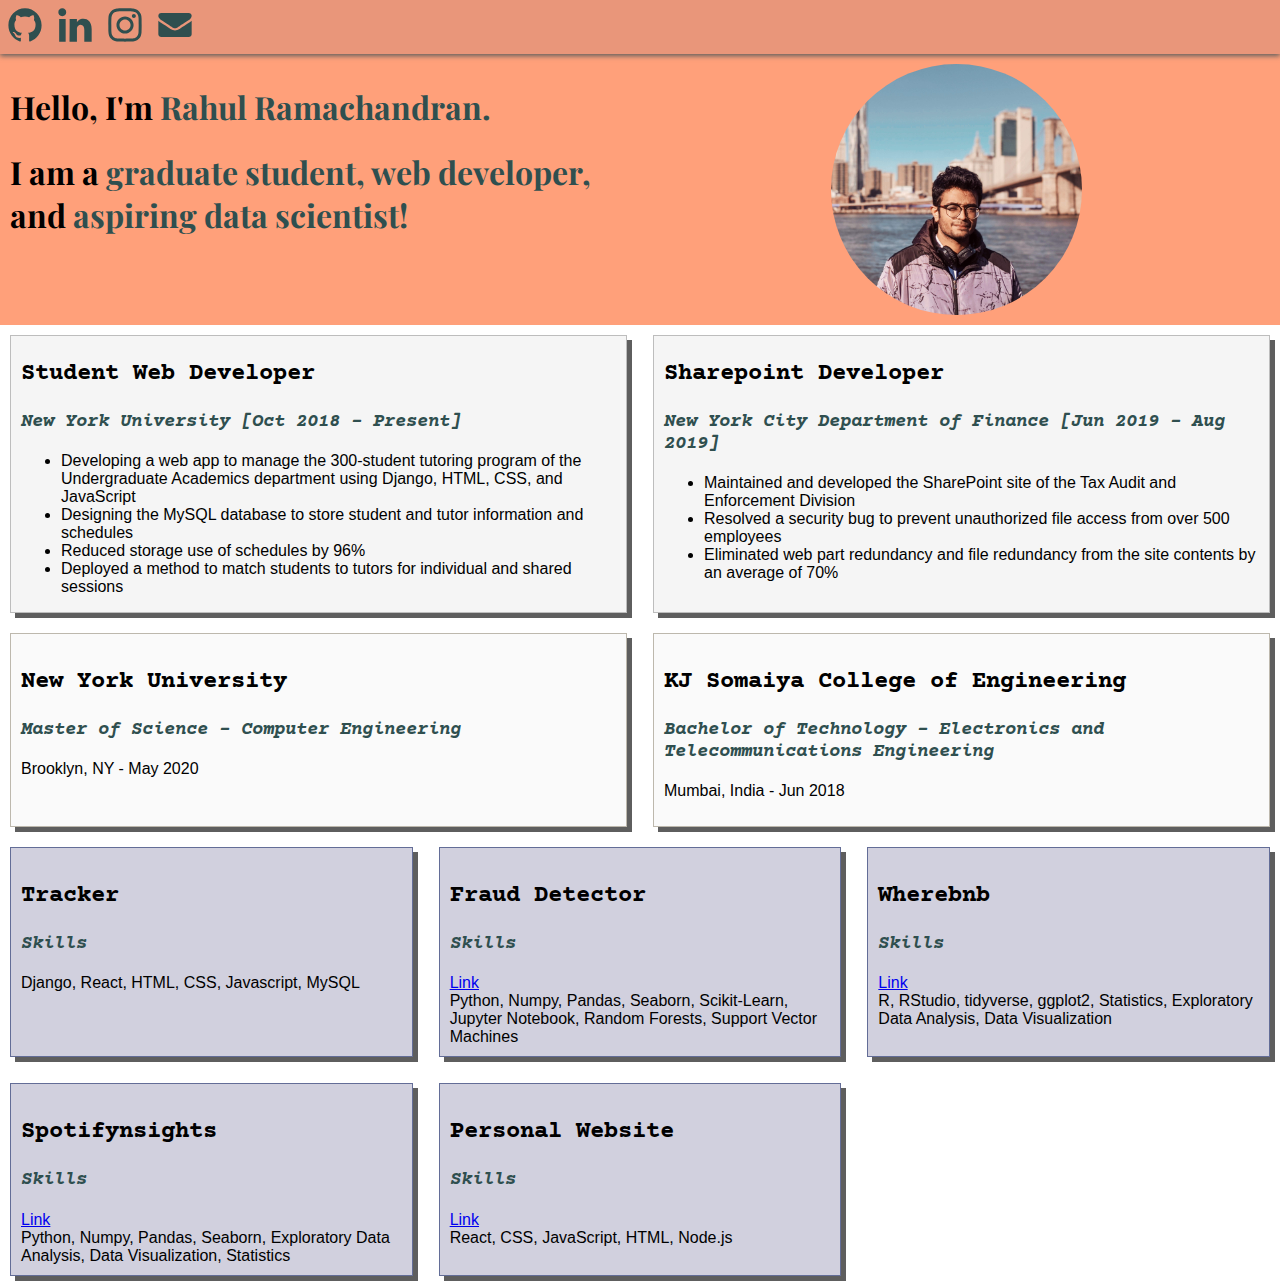
==== commit 527774cc: "reuploading all files" ====
--- a/index.html
+++ b/index.html
@@ -1,5 +1 @@
-<!DOCTYPE html><html><head><meta charSet="utf-8"/><meta http-equiv="x-ua-compatible" content="ie=edge"/><meta name="viewport" content="width=device-width, initial-scale=1, shrink-to-fit=no"/><style data-href="/styles.80bb405574cd6c84469f.css">@import url(https://fonts.googleapis.com/css2?family=Oswald:wght@300&display=swap);@import url(https://fonts.googleapis.com/css2?family=Playfair+Display:wght@700&family=Source+Sans+Pro&display=swap);#Intro{font-family:Playfair Display,serif}#gatsby-focus-wrapper>div{display:flex;flex-direction:row;flex-wrap:wrap}#sidebar>div{text-align:center;font-family:Oswald,sans-serif;color:#2f4f4f}#sidebar>div>picture>img{border-radius:50%;align-content:center}#social{padding:10px;display:flex;flex-direction:row;justify-content:space-evenly;align-items:normal;width:100%}#content{margin-left:5%;margin-right:5%;display:flex;flex-direction:column;flex-wrap:wrap;font-family:Oswald,sans-serif;color:#2f4f4f}.academics{margin:5px;padding:10px;fill-opacity:.1}.card-2{border-radius:2px;margin-bottom:5px;background-color:#fff;box-shadow:0 1px 2px rgba(0,0,0,.16),0 3px 6px rgba(0,0,0,.23)}.card-2:hover{box-shadow:0 5px 10px rgba(0,0,0,.16),0 3px 6px rgba(0,0,0,.23)}#navbar{width:100%}.navbar-el{justify-content:space-between;font-size:large;font-weight:700;margin:5px;padding:10px;border-radius:2px}.navbar-el:hover{background-color:#2f4f4f;font-weight:400;color:#fff;box-shadow:0 5px 10px rgba(0,0,0,.16),0 3px 6px rgba(0,0,0,.23)}#schools,.row-wrap{display:flex;flex-direction:row;flex-wrap:wrap}#work>div>div{padding:10px}.highlight{color:#000}html{background-color:#ffd740}</style><meta name="generator" content="Gatsby 2.19.43"/><title data-react-helmet="true"></title><link rel="manifest" href="/manifest.webmanifest"/><link rel="apple-touch-icon" sizes="48x48" href="/icons/icon-48x48.png"/><link rel="apple-touch-icon" sizes="72x72" href="/icons/icon-72x72.png"/><link rel="apple-touch-icon" sizes="96x96" href="/icons/icon-96x96.png"/><link rel="apple-touch-icon" sizes="144x144" href="/icons/icon-144x144.png"/><link rel="apple-touch-icon" sizes="192x192" href="/icons/icon-192x192.png"/><link rel="apple-touch-icon" sizes="256x256" href="/icons/icon-256x256.png"/><link rel="apple-touch-icon" sizes="384x384" href="/icons/icon-384x384.png"/><link rel="apple-touch-icon" sizes="512x512" href="/icons/icon-512x512.png"/><link as="script" rel="preload" href="/webpack-runtime-4cb5b6ff36aed160c4f4.js"/><link as="script" rel="preload" href="/styles-fb1250a85ccf0dc3b03a.js"/><link as="script" rel="preload" href="/app-88438ead02abbd9a65d1.js"/><link as="script" rel="preload" href="/commons-53218e4f34a59a38b7a0.js"/><link as="script" rel="preload" href="/component---src-pages-index-js-03879ac123e1422d0f01.js"/><link as="fetch" rel="preload" href="/page-data\index\page-data.json" crossorigin="anonymous"/><link as="fetch" rel="preload" href="/page-data\app-data.json" crossorigin="anonymous"/></head><body><div id="___gatsby"><div style="outline:none" tabindex="-1" id="gatsby-focus-wrapper"><div><div id="sidebar"><div class="profile-pic gatsby-image-wrapper" style="position:relative;overflow:hidden;display:inline-block;width:200px;height:200px"><img aria-hidden="true" src="[data-uri]" alt="" style="position:absolute;top:0;left:0;width:100%;height:100%;object-fit:cover;object-position:center;opacity:1;transition-delay:500ms"/><noscript><picture><source srcset="/static/b72d2d235d1f6c37f57e5862b1a5f457/8295c/profile.jpg 1x,
-/static/b72d2d235d1f6c37f57e5862b1a5f457/25e3f/profile.jpg 1.5x,
-/static/b72d2d235d1f6c37f57e5862b1a5f457/6e63d/profile.jpg 2x" /><img loading="lazy" width="200" height="200" srcset="/static/b72d2d235d1f6c37f57e5862b1a5f457/8295c/profile.jpg 1x,
-/static/b72d2d235d1f6c37f57e5862b1a5f457/25e3f/profile.jpg 1.5x,
-/static/b72d2d235d1f6c37f57e5862b1a5f457/6e63d/profile.jpg 2x" src="/static/b72d2d235d1f6c37f57e5862b1a5f457/8295c/profile.jpg" alt="" style="position:absolute;top:0;left:0;opacity:1;width:100%;height:100%;object-fit:cover;object-position:center"/></picture></noscript></div><div id="social"><a href="https://github.com/voltamperewatt" target="_blank" title="github"><svg height="50" width="50" viewBox="4 3.9756237999999975 36 36.14625720000001" style="background-color:rgba(0,0,0,1);border-radius:49%;border-color:rgba(0,0,0,0.25);border-style:solid;border-width:0px" xmlns="http://www.w3.org/2000/svg" xmlns:xlink="http://www.w3.org/1999/xlink"><g><path fill="rgba(255,255,255,1)" id="f_1_" d="M10,22.3044338 C10,27.7398363 13.4380429,32.3519218 18.2065134,33.9789169 C18.8069002,34.0922174 19.0256914,33.7122831 19.0256914,33.3859777 C19.0256914,33.0936624 19.015378,32.3201977 19.0094846,31.2936952 C15.671629,32.0369464 14.9673716,29.6440399 14.9673716,29.6440399 C14.4214985,28.2224964 13.634734,27.8440727 13.634734,27.8440727 C12.5451978,27.0804274 13.7172412,27.0962895 13.7172412,27.0962895 C14.921698,27.1831532 15.555235,28.3644997 15.555235,28.3644997 C16.6263544,30.2445326 18.364161,29.7014455 19.0477915,29.3864702 C19.1568188,28.5911007 19.4669572,28.0495243 19.8095092,27.741347 C17.1449707,27.4309036 14.3434114,26.3756983 14.3434114,21.660887 C14.3434114,20.3171431 14.8111974,19.2188837 15.5788084,18.3585552 C15.4557844,18.0473565 15.0439854,16.7965191 15.6966758,15.1030543 C15.6966758,15.1030543 16.7044415,14.7714615 18.9962246,16.3637112 C19.9538967,16.0910346 20.9800792,15.9543187 22.0003683,15.9497867 C23.0199208,15.9543187 24.0461033,16.0910346 25.0052488,16.3637112 C27.2955585,14.7714615 28.3018509,15.1030543 28.3018509,15.1030543 C28.9560146,16.7965191 28.5442156,18.0473565 28.4211916,18.3585552 C29.1902759,19.2188837 29.6543786,20.3171431 29.6543786,21.660887 C29.6543786,26.3870284 26.8491359,27.4271269 24.1757574,27.7322829 C24.6067098,28.1122172 24.9897787,28.8630219 24.9897787,30.0103782 C24.9897787,31.6555014 24.9757819,32.9826279 24.9757819,33.3859777 C24.9757819,33.7153044 25.1916265,34.0975048 25.8008533,33.9774062 C30.5649038,32.3473898 34,27.7390809 34,22.3044338 C34,15.5086701 28.6267227,10 21.998895,10 C15.3732773,10 10,15.5086701 10,22.3044338 Z"></path></g></svg></a><a href="https://linkedin.com/in/rahulrmchndrn" target="_blank" title="linkedin"><svg height="50" width="50" viewBox="7 7 30 30" style="background-color:rgba(0,0,0,1);border-radius:49%;border-color:rgba(0,0,0,0.25);border-style:solid;border-width:0px" xmlns="http://www.w3.org/2000/svg" xmlns:xlink="http://www.w3.org/1999/xlink"><g><path fill="rgba(255,255,255,1)" id="f_1_" d="M12.5044685,18.4131131 L16.4026341,18.4131131 L16.4026341,31.9987194 L12.5044685,31.9987194 L12.5044685,18.4131131 Z M14.3541863,16.7137918 L14.3259643,16.7137918 C12.9148636,16.7137918 12,15.6752465 12,14.3600973 C12,13.0180561 12.9419097,12 14.3812324,12 C15.8193791,12 16.7036689,13.0154949 16.7318909,14.3562556 C16.7318909,15.6714048 15.8193791,16.7137918 14.3541863,16.7137918 L14.3541863,16.7137918 Z M32,32 L27.5797272,32 L27.5797272,24.9683698 C27.5797272,23.1281854 26.8882879,21.8732232 25.3678269,21.8732232 C24.2048448,21.8732232 23.5580903,22.7196824 23.2570555,23.537969 C23.1441675,23.8299398 23.1618062,24.2384428 23.1618062,24.6482264 L23.1618062,32 L18.7826905,32 C18.7826905,32 18.8391345,19.5451402 18.7826905,18.4131131 L23.1618062,18.4131131 L23.1618062,20.5452683 C23.420508,19.6130106 24.8198495,18.2824946 27.0529163,18.2824946 C29.8233772,18.2824946 32,20.2379306 32,24.4446152 L32,32 L32,32 Z"></path></g></svg></a><a href="https://instagram.com/rahulkacamera" target="_blank" title="instagram"><svg height="50" width="50" viewBox="5.5 5.5 33 33" style="background-color:rgba(0,0,0,1);border-radius:49%;border-color:rgba(0,0,0,0.25);border-style:solid;border-width:0px" xmlns="http://www.w3.org/2000/svg" xmlns:xlink="http://www.w3.org/1999/xlink"><g><path fill="rgba(255,255,255,1)" id="f_1_" d="M21.9999782,12.9820221 C24.9371191,12.9820221 25.2849947,12.9932002 26.4449003,13.0461217 C27.5173894,13.0950697 28.0998311,13.2742691 28.4874851,13.4248682 C29.0008931,13.6244152 29.3673699,13.8628238 29.752273,14.247727 C30.1371762,14.6326301 30.3755848,14.9991069 30.5750882,15.5125149 C30.7257309,15.9001689 30.9049303,16.4826106 30.9538783,17.5550561 C31.0067998,18.7150053 31.0179779,19.0628809 31.0179779,22.0000218 C31.0179779,24.9371627 31.0067998,25.2850383 30.9538783,26.4449439 C30.9049303,27.5174331 30.7257309,28.0998748 30.5750882,28.4875288 C30.3755848,29.0009368 30.1371762,29.3674135 29.752273,29.7523167 C29.3673699,30.1372199 29.0008931,30.3756284 28.4874851,30.5751318 C28.0998311,30.7257746 27.5173894,30.904974 26.4449003,30.953922 C25.2851693,31.0068434 24.9372937,31.0180216 21.9999782,31.0180216 C19.0626626,31.0180216 18.714787,31.0068434 17.5550561,30.953922 C16.4825669,30.904974 15.9001252,30.7257746 15.5125149,30.5751318 C14.9990632,30.3756284 14.6325865,30.1372199 14.2476833,29.7523167 C13.8627801,29.3674135 13.6243716,29.0009368 13.4248682,28.4875288 C13.2742254,28.0998748 13.095026,27.5174331 13.046078,26.4449876 C12.9931566,25.2850383 12.9819784,24.9371627 12.9819784,22.0000218 C12.9819784,19.0628809 12.9931566,18.7150053 13.046078,17.5550997 C13.095026,16.4826106 13.2742254,15.9001689 13.4248682,15.5125149 C13.6243716,14.9991069 13.8627801,14.6326301 14.2476833,14.247727 C14.6325865,13.8628238 14.9990632,13.6244152 15.5125149,13.4248682 C15.9001252,13.2742691 16.4825669,13.0950697 17.5550124,13.0461217 C18.7149617,12.9932002 19.0628373,12.9820221 21.9999782,12.9820221 M21.9999782,11 C19.0125357,11 18.637981,11.0126627 17.4647141,11.0661955 C16.2938487,11.1196409 15.4942631,11.3055647 14.7945384,11.5775076 C14.0711911,11.8586201 13.4577476,12.2347467 12.8462253,12.846269 C12.234703,13.4577912 11.8585764,14.0712348 11.5774639,14.794582 C11.305521,15.4943067 11.1195973,16.2938923 11.0661518,17.4647577 C11.0126191,18.637981 11,19.0125794 11,22.0000218 C11,24.9874643 11.0126191,25.3620626 11.0661518,26.5352859 C11.1195973,27.7061513 11.305521,28.5057369 11.5774639,29.2054616 C11.8585764,29.9287652 12.234703,30.5422524 12.8462253,31.1537747 C13.4577476,31.765297 14.0711911,32.1414236 14.7945384,32.4225361 C15.4942631,32.694479 16.2938487,32.8804027 17.4647141,32.9338482 C18.637981,32.9873809 19.0125357,33 21.9999782,33 C24.9874206,33 25.362019,32.9873809 26.5352423,32.9338482 C27.7061077,32.8804027 28.5056933,32.694479 29.205418,32.4225361 C29.9287652,32.1414236 30.5422088,31.765297 31.153731,31.1537747 C31.7652533,30.5422524 32.1413799,29.9288089 32.4224924,29.2054616 C32.6944353,28.5057369 32.8803591,27.7061513 32.9338045,26.5352859 C32.9873373,25.3620626 33,24.9874643 33,22.0000218 C33,19.0125794 32.9873373,18.637981 32.9338045,17.4647577 C32.8803591,16.2938923 32.6944353,15.4943067 32.4224924,14.794582 C32.1413799,14.0712348 31.7652533,13.4577912 31.153731,12.846269 C30.5422088,12.2347467 29.9287652,11.8586201 29.205418,11.5775076 C28.5056933,11.3055647 27.7061077,11.1196409 26.5352423,11.0661955 C25.362019,11.0126627 24.9874206,11 21.9999782,11 Z M22.0218254,16.3690476 C18.8998963,16.3690476 16.3690476,18.8998963 16.3690476,22.0218254 C16.3690476,25.1437545 18.8998963,27.6746032 22.0218254,27.6746032 C25.1437545,27.6746032 27.6746032,25.1437545 27.6746032,22.0218254 C27.6746032,18.8998963 25.1437545,16.3690476 22.0218254,16.3690476 Z M22.0218254,25.6911823 C19.99532,25.6911823 18.3524685,24.0483308 18.3524685,22.0218254 C18.3524685,19.99532 19.99532,18.3524685 22.0218254,18.3524685 C24.0483308,18.3524685 25.6911823,19.99532 25.6911823,22.0218254 C25.6911823,24.0483308 24.0483308,25.6911823 22.0218254,25.6911823 Z M29.1587302,16.1071212 C29.1587302,16.830358 28.5724648,17.4166667 27.849228,17.4166667 C27.1259912,17.4166667 26.5396825,16.830358 26.5396825,16.1071212 C26.5396825,15.3838844 27.1259912,14.797619 27.849228,14.797619 C28.5724648,14.797619 29.1587302,15.3838844 29.1587302,16.1071212 Z"></path></g></svg></a></div><div><span class="highlight"><h1>4/17/2020</h1></span><span><h1>5:39:33 PM</h1></span></div><div id="skills"><p>Skills</p><ul><li class="card-2">HTML</li><li class="card-2">CSS</li><li class="card-2">Javascript</li><li class="card-2">React</li><li class="card-2">Python</li><li class="card-2">Django</li><li class="card-2">R</li><li class="card-2">MySQL</li></ul></div></div><div id="content"><div id="Intro"><h1>Hello, I&#x27;m <span class="highlight">Rahul Ramachandran<!-- -->.</span></h1><h1>I am a <span class="highlight">graduate student<!-- -->, </span><span class="highlight">web developer<!-- -->, </span>and <span class="highlight">aspiring data scientist<!-- -->!</span></h1></div><table id="navbar"><tr><td class="navbar-el">Where have I studied?</td><td class="navbar-el">Where have I worked?</td><td class="navbar-el">What have I worked on?</td><td class="navbar-el">What have I worked with?</td></tr></table><div id="schools" class="card-2"><div id="grad_school" class="academics"><h1>New York University</h1><h2>Brooklyn, NY</h2><h2>Aug 2018 - May 2020</h2><h3><span>Master of Science</span> - <span>Computer Engineering</span></h3></div><div id="undergrad_school" class="academics"><h1>KJ Somaiya College of Engineering</h1><h2>Mumbai, India</h2><h2>Aug 2014 - Jun   2018</h2><h3><span>Bachelor of Technology</span> - <span>Electronics and Telecommunications Engineering</span></h3></div></div><div id="work"><div><div class="card-2"><div><h1>Student Web Developer</h1><span><h2>New York University<!-- --> [<!-- -->Oct 2018 - Present<!-- -->]</h2></span></div><div><ul><li>Developing a web app to manage the 300-student tutoring program of the Undergraduate Academics department using Django, HTML, CSS, and JavaScript</li><li>Designing the MySQL database to store student and tutor information and schedules</li><li>Reduced storage use of schedules by 96%</li><li>Deployed a method to match students to tutors for individual and shared sessions</li></ul></div></div><div class="card-2"><div><h1>Sharepoint Developer</h1><span><h2>New York City Department of Finance<!-- --> [<!-- -->Jun 2019 - Aug 2019<!-- -->]</h2></span></div><div><ul><li>Maintained and developed the SharePoint site of the Tax Audit and Enforcement Division</li><li>Resolved a security bug to prevent unauthorized file access from over 500 employees</li><li>Eliminated web part redundancy and file redundancy from the site contents by an average of 70%</li></ul></div></div></div></div></div></div></div><div id="gatsby-announcer" style="position:absolute;top:0;width:1px;height:1px;padding:0;overflow:hidden;clip:rect(0, 0, 0, 0);white-space:nowrap;border:0" aria-live="assertive" aria-atomic="true"></div></div><script id="gatsby-script-loader">/*<![CDATA[*/window.pagePath="/";/*]]>*/</script><script id="gatsby-chunk-mapping">/*<![CDATA[*/window.___chunkMapping={"app":["/app-88438ead02abbd9a65d1.js"],"component---src-pages-404-js":["/component---src-pages-404-js-de147e2a411283ceee16.js"],"component---src-pages-index-js":["/component---src-pages-index-js-03879ac123e1422d0f01.js"],"component---src-pages-page-2-js":["/component---src-pages-page-2-js-186050ffe135cc98d138.js"]};/*]]>*/</script><script src="/component---src-pages-index-js-03879ac123e1422d0f01.js" async=""></script><script src="/commons-53218e4f34a59a38b7a0.js" async=""></script><script src="/app-88438ead02abbd9a65d1.js" async=""></script><script src="/styles-fb1250a85ccf0dc3b03a.js" async=""></script><script src="/webpack-runtime-4cb5b6ff36aed160c4f4.js" async=""></script></body></html>+<!doctype html><html lang="en"><head><meta charset="utf-8"/><link rel="icon" href="/favicon.ico"/><meta name="viewport" content="width=device-width,initial-scale=1"/><meta name="theme-color" content="#000000"/><meta name="description" content="Web site created using create-react-app"/><link rel="apple-touch-icon" href="/logo192.png"/><link rel="manifest" href="/manifest.json"/><title>React App</title><link href="/static/css/main.1b520843.chunk.css" rel="stylesheet"></head><body><noscript>You need to enable JavaScript to run this app.</noscript><div id="root"></div><script>!function(e){function t(t){for(var n,i,l=t[0],a=t[1],p=t[2],c=0,s=[];c<l.length;c++)i=l[c],Object.prototype.hasOwnProperty.call(o,i)&&o[i]&&s.push(o[i][0]),o[i]=0;for(n in a)Object.prototype.hasOwnProperty.call(a,n)&&(e[n]=a[n]);for(f&&f(t);s.length;)s.shift()();return u.push.apply(u,p||[]),r()}function r(){for(var e,t=0;t<u.length;t++){for(var r=u[t],n=!0,l=1;l<r.length;l++){var a=r[l];0!==o[a]&&(n=!1)}n&&(u.splice(t--,1),e=i(i.s=r[0]))}return e}var n={},o={1:0},u=[];function i(t){if(n[t])return n[t].exports;var r=n[t]={i:t,l:!1,exports:{}};return e[t].call(r.exports,r,r.exports,i),r.l=!0,r.exports}i.m=e,i.c=n,i.d=function(e,t,r){i.o(e,t)||Object.defineProperty(e,t,{enumerable:!0,get:r})},i.r=function(e){"undefined"!=typeof Symbol&&Symbol.toStringTag&&Object.defineProperty(e,Symbol.toStringTag,{value:"Module"}),Object.defineProperty(e,"__esModule",{value:!0})},i.t=function(e,t){if(1&t&&(e=i(e)),8&t)return e;if(4&t&&"object"==typeof e&&e&&e.__esModule)return e;var r=Object.create(null);if(i.r(r),Object.defineProperty(r,"default",{enumerable:!0,value:e}),2&t&&"string"!=typeof e)for(var n in e)i.d(r,n,function(t){return e[t]}.bind(null,n));return r},i.n=function(e){var t=e&&e.__esModule?function(){return e.default}:function(){return e};return i.d(t,"a",t),t},i.o=function(e,t){return Object.prototype.hasOwnProperty.call(e,t)},i.p="/";var l=this["webpackJsonpvoltamperewatt.github.io"]=this["webpackJsonpvoltamperewatt.github.io"]||[],a=l.push.bind(l);l.push=t,l=l.slice();for(var p=0;p<l.length;p++)t(l[p]);var f=a;r()}([])</script><script src="/static/js/2.b6678369.chunk.js"></script><script src="/static/js/main.2a13d696.chunk.js"></script></body></html>--- a/static/css/main.1b520843.chunk.css
+++ b/static/css/main.1b520843.chunk.css
@@ -0,0 +1,2 @@
+@import url(https://fonts.googleapis.com/css2?family=Playfair+Display:wght@700&family=Source+Sans+Pro&display=swap);@import url(https://fonts.googleapis.com/css2?family=Nunito+Sans:wght@300;400;600&display=swap);@import url(https://fonts.googleapis.com/css2?family=Courier+Prime:ital,wght@0,400;0,700;1,400&display=swap);body{margin:0;font-family:-apple-system,BlinkMacSystemFont,"Segoe UI","Roboto","Oxygen","Ubuntu","Cantarell","Fira Sans","Droid Sans","Helvetica Neue",sans-serif;-webkit-font-smoothing:antialiased;-moz-osx-font-smoothing:grayscale}code{font-family:source-code-pro,Menlo,Monaco,Consolas,"Courier New",monospace}.card{margin:10px;background:#fafafa;padding:0 10px}.academics{border:1px solid #bdb8ad}.academics,.work{box-shadow:5px 5px 0 #5e5e5e}.work{border:1px solid #bdbdbd;background-color:#f5f5f5}.project{grid-column:auto;border:1px solid #636d97;background-color:#d1d0de;box-shadow:5px 5px 0 #5e5e5e}.title-text{font-family:"Playfair Display",serif}.text-accent{color:#2f4f4f}#Intro{display:flex;flex-direction:row;flex-wrap:wrap;background-color:#ffa07a}.margins{margin:10px}.paddings{padding:10px}.header1{font-size:1.5em}.header1,.header2{font-family:"Courier Prime",monospace;font-weight:700}.header2{font-style:italic;font-size:1.2em}.row{display:flex;flex-direction:row;flex-wrap:wrap;width:100%}.column{display:flex;flex-direction:column;flex-basis:100%}.grid-flex{display:grid;grid-template-columns:repeat(auto-fit,minmax(320px,1fr));grid-column-gap:6px;grid-row-gap:6px}.sticky-header{position:-webkit-sticky;position:sticky;top:0;width:100%;background:#e9967a;box-shadow:0 2px 5px #5e5e5e}#header>div>div:nth-child(2){text-align:center;line-height:100%}#header>div>div:nth-child(2)>img{display:block;margin-left:auto;margin-right:auto;width:40%;border-radius:50%}#header{width:100%}.App{text-align:center}.App-logo{height:40vmin;pointer-events:none}@media (prefers-reduced-motion:no-preference){.App-logo{-webkit-animation:App-logo-spin 20s linear infinite;animation:App-logo-spin 20s linear infinite}}.App-header{background-color:#282c34;min-height:100vh;display:flex;flex-direction:column;align-items:center;justify-content:center;font-size:calc(10px + 2vmin);color:#fff}.App-link{color:#61dafb}@-webkit-keyframes App-logo-spin{0%{-webkit-transform:rotate(0deg);transform:rotate(0deg)}to{-webkit-transform:rotate(1turn);transform:rotate(1turn)}}@keyframes App-logo-spin{0%{-webkit-transform:rotate(0deg);transform:rotate(0deg)}to{-webkit-transform:rotate(1turn);transform:rotate(1turn)}}
+/*# sourceMappingURL=main.1b520843.chunk.css.map */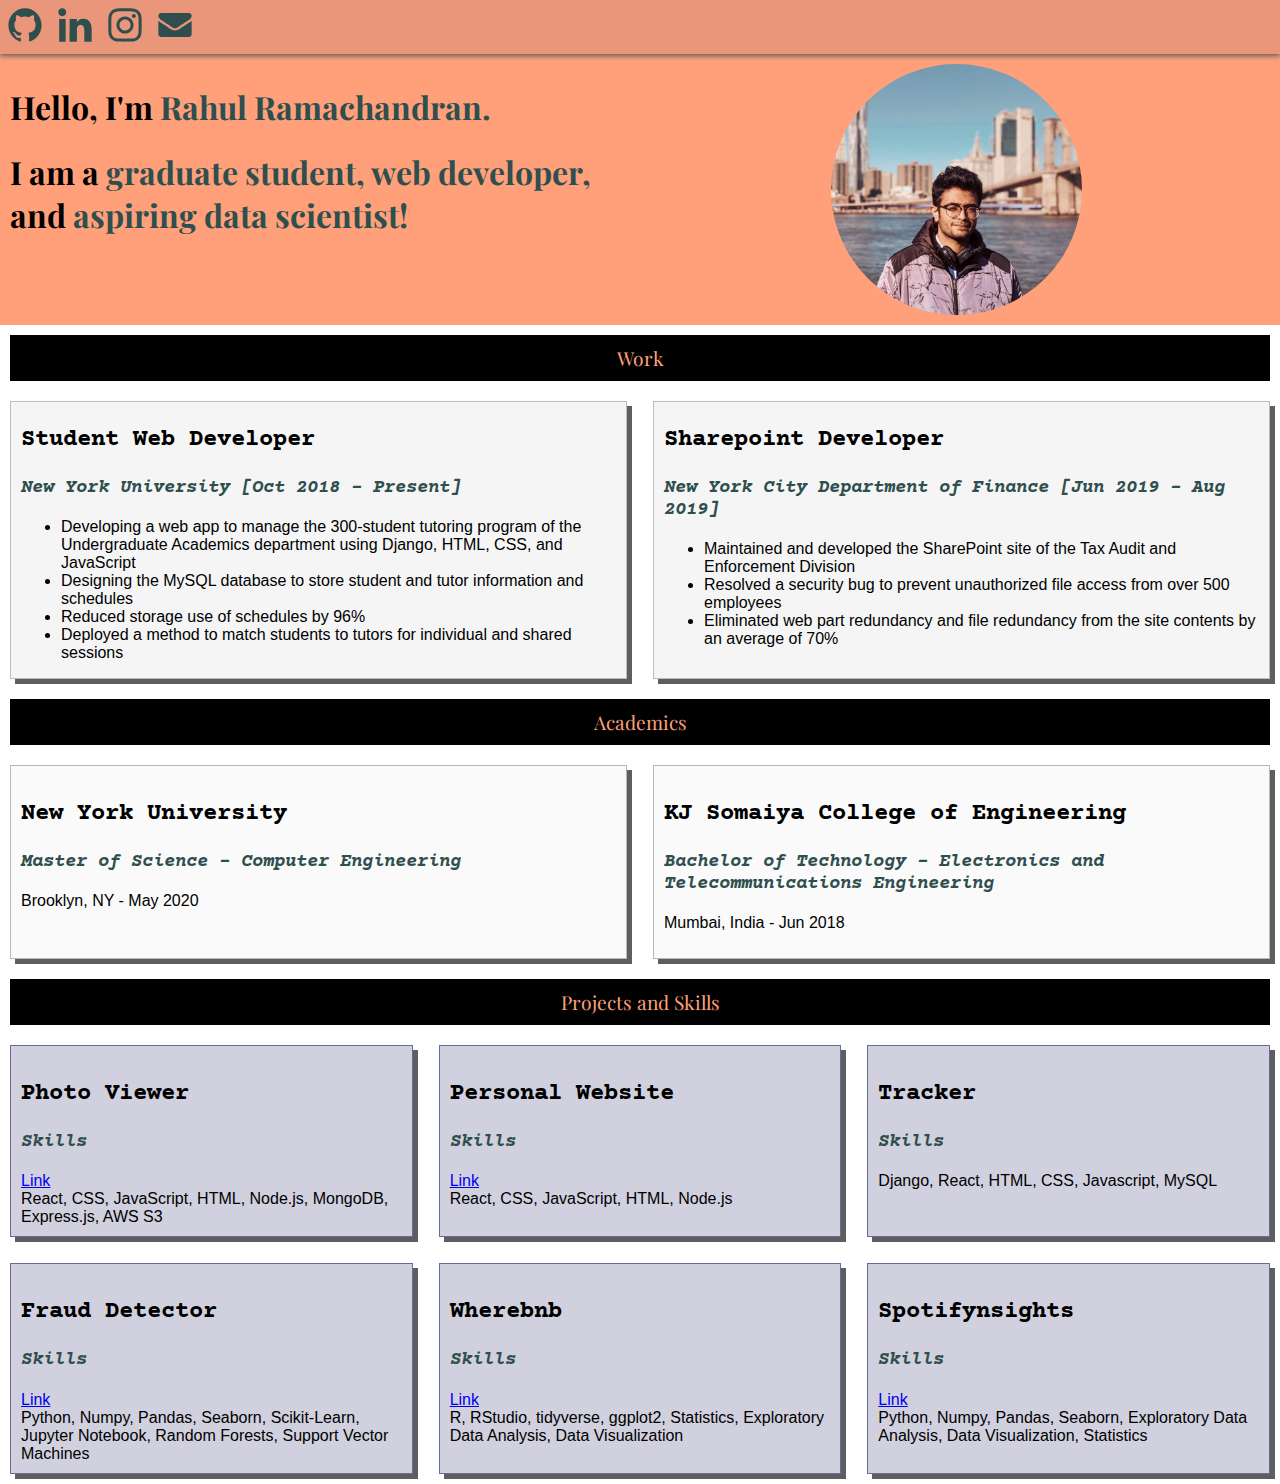
==== commit 440570ac: "added section headers and a project" ====
--- a/index.html
+++ b/index.html
@@ -1 +1 @@
-<!doctype html><html lang="en"><head><meta charset="utf-8"/><link rel="icon" href="/favicon.ico"/><meta name="viewport" content="width=device-width,initial-scale=1"/><meta name="theme-color" content="#000000"/><meta name="description" content="Web site created using create-react-app"/><link rel="apple-touch-icon" href="/logo192.png"/><link rel="manifest" href="/manifest.json"/><title>React App</title><link href="/static/css/main.1b520843.chunk.css" rel="stylesheet"></head><body><noscript>You need to enable JavaScript to run this app.</noscript><div id="root"></div><script>!function(e){function t(t){for(var n,i,l=t[0],a=t[1],p=t[2],c=0,s=[];c<l.length;c++)i=l[c],Object.prototype.hasOwnProperty.call(o,i)&&o[i]&&s.push(o[i][0]),o[i]=0;for(n in a)Object.prototype.hasOwnProperty.call(a,n)&&(e[n]=a[n]);for(f&&f(t);s.length;)s.shift()();return u.push.apply(u,p||[]),r()}function r(){for(var e,t=0;t<u.length;t++){for(var r=u[t],n=!0,l=1;l<r.length;l++){var a=r[l];0!==o[a]&&(n=!1)}n&&(u.splice(t--,1),e=i(i.s=r[0]))}return e}var n={},o={1:0},u=[];function i(t){if(n[t])return n[t].exports;var r=n[t]={i:t,l:!1,exports:{}};return e[t].call(r.exports,r,r.exports,i),r.l=!0,r.exports}i.m=e,i.c=n,i.d=function(e,t,r){i.o(e,t)||Object.defineProperty(e,t,{enumerable:!0,get:r})},i.r=function(e){"undefined"!=typeof Symbol&&Symbol.toStringTag&&Object.defineProperty(e,Symbol.toStringTag,{value:"Module"}),Object.defineProperty(e,"__esModule",{value:!0})},i.t=function(e,t){if(1&t&&(e=i(e)),8&t)return e;if(4&t&&"object"==typeof e&&e&&e.__esModule)return e;var r=Object.create(null);if(i.r(r),Object.defineProperty(r,"default",{enumerable:!0,value:e}),2&t&&"string"!=typeof e)for(var n in e)i.d(r,n,function(t){return e[t]}.bind(null,n));return r},i.n=function(e){var t=e&&e.__esModule?function(){return e.default}:function(){return e};return i.d(t,"a",t),t},i.o=function(e,t){return Object.prototype.hasOwnProperty.call(e,t)},i.p="/";var l=this["webpackJsonpvoltamperewatt.github.io"]=this["webpackJsonpvoltamperewatt.github.io"]||[],a=l.push.bind(l);l.push=t,l=l.slice();for(var p=0;p<l.length;p++)t(l[p]);var f=a;r()}([])</script><script src="/static/js/2.b6678369.chunk.js"></script><script src="/static/js/main.2a13d696.chunk.js"></script></body></html>+<!doctype html><html lang="en"><head><meta charset="utf-8"/><link rel="icon" href="/favicon.ico"/><meta name="viewport" content="width=device-width,initial-scale=1"/><meta name="theme-color" content="#000000"/><meta name="description" content="Web site created using create-react-app"/><link rel="apple-touch-icon" href="/logo192.png"/><link rel="manifest" href="/manifest.json"/><title>React App</title><link href="/static/css/main.b1902f3c.chunk.css" rel="stylesheet"></head><body><noscript>You need to enable JavaScript to run this app.</noscript><div id="root"></div><script>!function(e){function t(t){for(var n,i,l=t[0],a=t[1],p=t[2],c=0,s=[];c<l.length;c++)i=l[c],Object.prototype.hasOwnProperty.call(o,i)&&o[i]&&s.push(o[i][0]),o[i]=0;for(n in a)Object.prototype.hasOwnProperty.call(a,n)&&(e[n]=a[n]);for(f&&f(t);s.length;)s.shift()();return u.push.apply(u,p||[]),r()}function r(){for(var e,t=0;t<u.length;t++){for(var r=u[t],n=!0,l=1;l<r.length;l++){var a=r[l];0!==o[a]&&(n=!1)}n&&(u.splice(t--,1),e=i(i.s=r[0]))}return e}var n={},o={1:0},u=[];function i(t){if(n[t])return n[t].exports;var r=n[t]={i:t,l:!1,exports:{}};return e[t].call(r.exports,r,r.exports,i),r.l=!0,r.exports}i.m=e,i.c=n,i.d=function(e,t,r){i.o(e,t)||Object.defineProperty(e,t,{enumerable:!0,get:r})},i.r=function(e){"undefined"!=typeof Symbol&&Symbol.toStringTag&&Object.defineProperty(e,Symbol.toStringTag,{value:"Module"}),Object.defineProperty(e,"__esModule",{value:!0})},i.t=function(e,t){if(1&t&&(e=i(e)),8&t)return e;if(4&t&&"object"==typeof e&&e&&e.__esModule)return e;var r=Object.create(null);if(i.r(r),Object.defineProperty(r,"default",{enumerable:!0,value:e}),2&t&&"string"!=typeof e)for(var n in e)i.d(r,n,function(t){return e[t]}.bind(null,n));return r},i.n=function(e){var t=e&&e.__esModule?function(){return e.default}:function(){return e};return i.d(t,"a",t),t},i.o=function(e,t){return Object.prototype.hasOwnProperty.call(e,t)},i.p="/";var l=this["webpackJsonpvoltamperewatt.github.io"]=this["webpackJsonpvoltamperewatt.github.io"]||[],a=l.push.bind(l);l.push=t,l=l.slice();for(var p=0;p<l.length;p++)t(l[p]);var f=a;r()}([])</script><script src="/static/js/2.b6678369.chunk.js"></script><script src="/static/js/main.719fbc38.chunk.js"></script></body></html>--- a/static/css/main.b1902f3c.chunk.css
+++ b/static/css/main.b1902f3c.chunk.css
@@ -0,0 +1,2 @@
+@import url(https://fonts.googleapis.com/css2?family=Playfair+Display:wght@700&family=Source+Sans+Pro&display=swap);@import url(https://fonts.googleapis.com/css2?family=Nunito+Sans:wght@300;400;600&display=swap);@import url(https://fonts.googleapis.com/css2?family=Courier+Prime:ital,wght@0,400;0,700;1,400&display=swap);body{margin:0;font-family:-apple-system,BlinkMacSystemFont,"Segoe UI","Roboto","Oxygen","Ubuntu","Cantarell","Fira Sans","Droid Sans","Helvetica Neue",sans-serif;-webkit-font-smoothing:antialiased;-moz-osx-font-smoothing:grayscale}code{font-family:source-code-pro,Menlo,Monaco,Consolas,"Courier New",monospace}.card{margin:10px;background:#fafafa;padding:0 10px}.academics{border:1px solid #bdb8ad}.academics,.work{box-shadow:5px 5px 0 #5e5e5e}.work{border:1px solid #bdbdbd;background-color:#f5f5f5}.project{grid-column:auto;border:1px solid #636d97;background-color:#d1d0de;box-shadow:5px 5px 0 #5e5e5e}.title-text{font-family:"Playfair Display",serif}.text-accent{color:#2f4f4f}#Intro{display:flex;flex-direction:row;flex-wrap:wrap;background-color:#ffa07a}.margins{margin:10px}.paddings{padding:10px}.header1{font-size:1.5em}.header1,.header2{font-family:"Courier Prime",monospace;font-weight:700}.header2{font-style:italic;font-size:1.2em}.row{display:flex;flex-direction:row;flex-wrap:wrap;width:100%}.column{display:flex;flex-direction:column;flex-basis:100%}.grid-flex{display:grid;grid-template-columns:repeat(auto-fit,minmax(320px,1fr));grid-column-gap:6px;grid-row-gap:6px}.sticky-header{position:-webkit-sticky;position:sticky;top:0;width:100%;background:#e9967a;box-shadow:0 2px 5px #5e5e5e}#header>div>div:nth-child(2){text-align:center;line-height:100%}#header>div>div:nth-child(2)>img{display:block;margin-left:auto;margin-right:auto;width:40%;border-radius:50%}#header{width:100%}.App{text-align:center}.App-logo{height:40vmin;pointer-events:none}@media (prefers-reduced-motion:no-preference){.App-logo{-webkit-animation:App-logo-spin 20s linear infinite;animation:App-logo-spin 20s linear infinite}}.App-header{background-color:#282c34;min-height:100vh;display:flex;flex-direction:column;align-items:center;justify-content:center;font-size:calc(10px + 2vmin);color:#fff}.App-link{color:#61dafb}@-webkit-keyframes App-logo-spin{0%{-webkit-transform:rotate(0deg);transform:rotate(0deg)}to{-webkit-transform:rotate(1turn);transform:rotate(1turn)}}@keyframes App-logo-spin{0%{-webkit-transform:rotate(0deg);transform:rotate(0deg)}to{-webkit-transform:rotate(1turn);transform:rotate(1turn)}}.section-header{width:auto;background-color:#000;color:#ffa07a;font-size:larger;text-align:center;margin:10px;padding:10px}
+/*# sourceMappingURL=main.b1902f3c.chunk.css.map */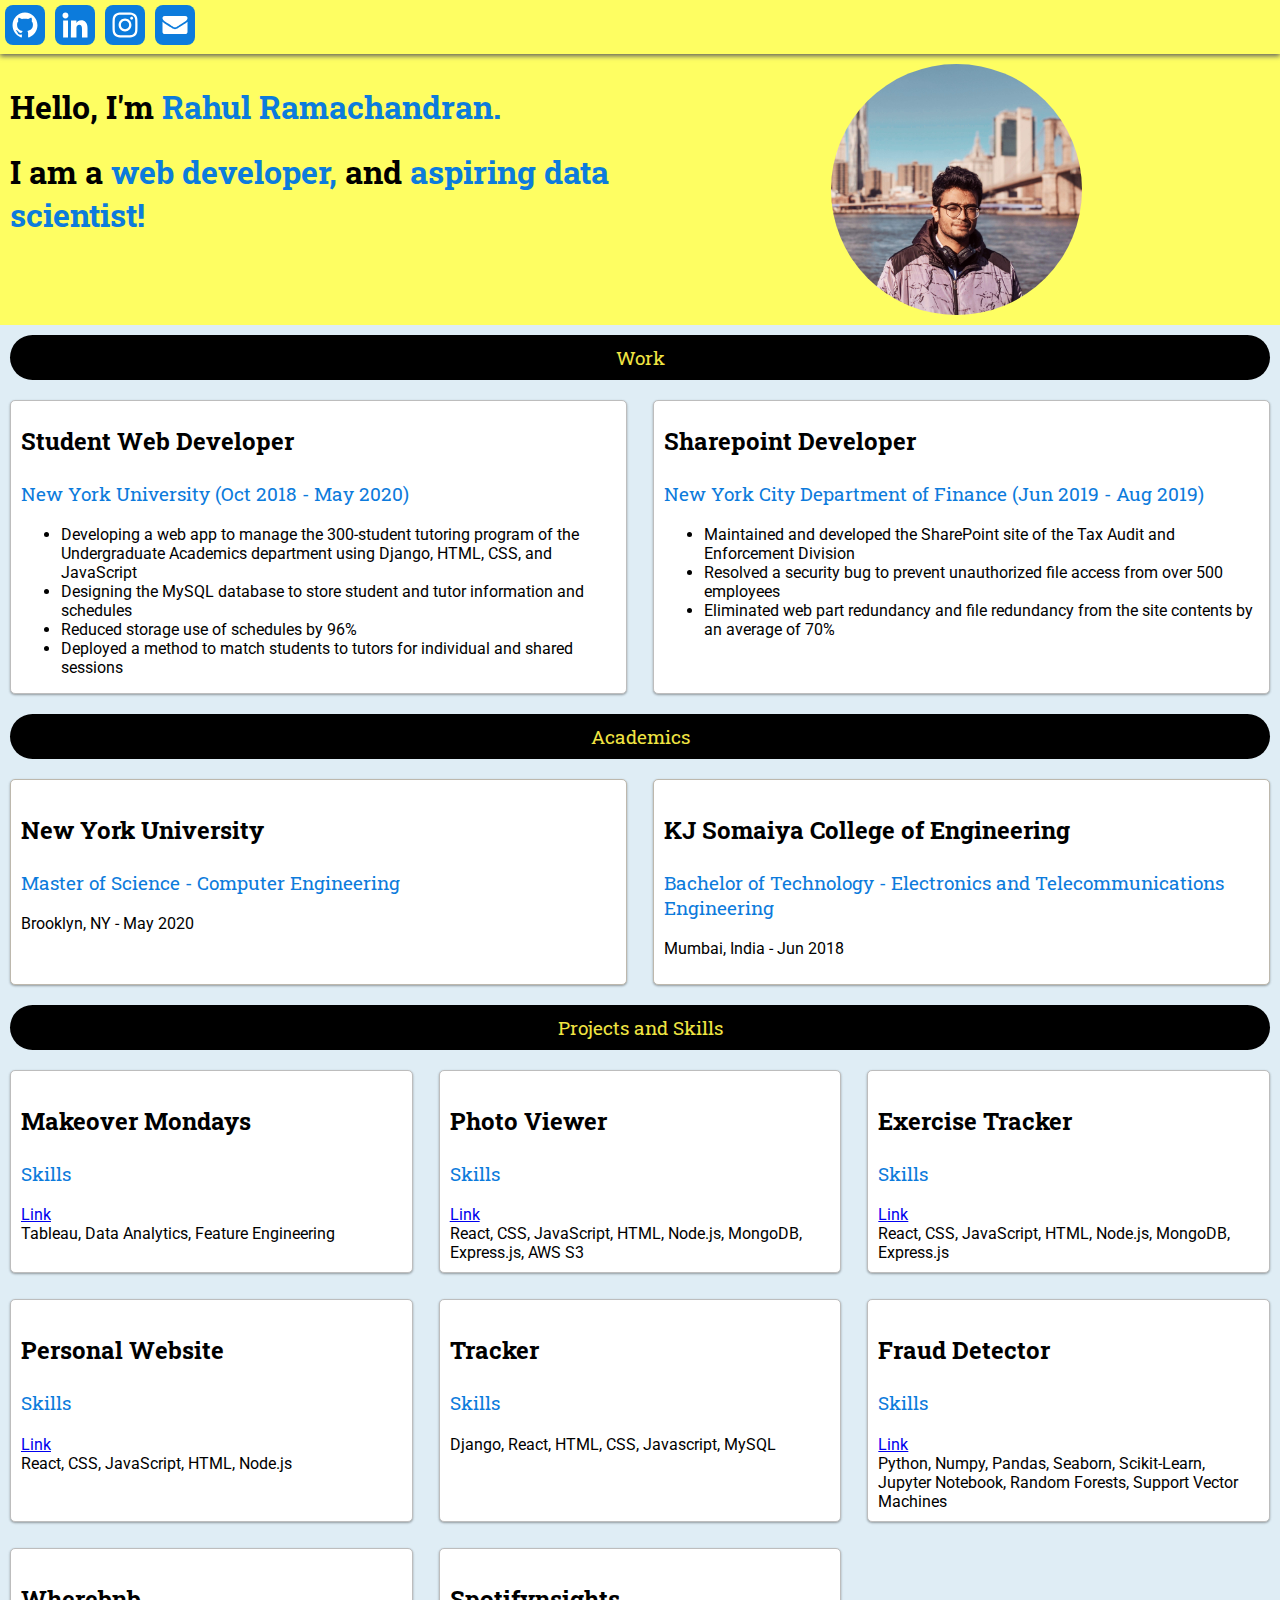
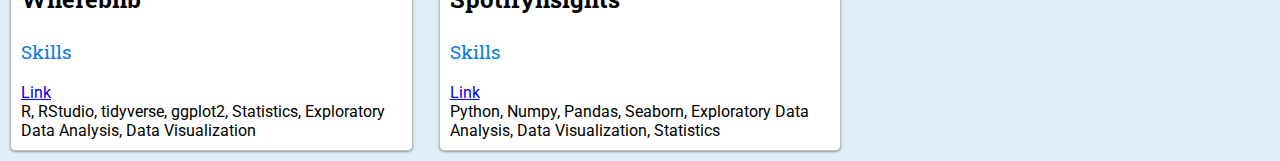
==== commit 94cec046: "changed colors to be colorblind friendly" ====
--- a/index.html
+++ b/index.html
@@ -1 +1 @@
-<!doctype html><html lang="en"><head><meta charset="utf-8"/><link rel="icon" href="/favicon.ico"/><meta name="viewport" content="width=device-width,initial-scale=1"/><meta name="theme-color" content="#000000"/><meta name="description" content="Web site created using create-react-app"/><link rel="apple-touch-icon" href="/logo192.png"/><link rel="manifest" href="/manifest.json"/><title>React App</title><link href="/static/css/main.b1902f3c.chunk.css" rel="stylesheet"></head><body><noscript>You need to enable JavaScript to run this app.</noscript><div id="root"></div><script>!function(e){function t(t){for(var n,i,l=t[0],a=t[1],p=t[2],c=0,s=[];c<l.length;c++)i=l[c],Object.prototype.hasOwnProperty.call(o,i)&&o[i]&&s.push(o[i][0]),o[i]=0;for(n in a)Object.prototype.hasOwnProperty.call(a,n)&&(e[n]=a[n]);for(f&&f(t);s.length;)s.shift()();return u.push.apply(u,p||[]),r()}function r(){for(var e,t=0;t<u.length;t++){for(var r=u[t],n=!0,l=1;l<r.length;l++){var a=r[l];0!==o[a]&&(n=!1)}n&&(u.splice(t--,1),e=i(i.s=r[0]))}return e}var n={},o={1:0},u=[];function i(t){if(n[t])return n[t].exports;var r=n[t]={i:t,l:!1,exports:{}};return e[t].call(r.exports,r,r.exports,i),r.l=!0,r.exports}i.m=e,i.c=n,i.d=function(e,t,r){i.o(e,t)||Object.defineProperty(e,t,{enumerable:!0,get:r})},i.r=function(e){"undefined"!=typeof Symbol&&Symbol.toStringTag&&Object.defineProperty(e,Symbol.toStringTag,{value:"Module"}),Object.defineProperty(e,"__esModule",{value:!0})},i.t=function(e,t){if(1&t&&(e=i(e)),8&t)return e;if(4&t&&"object"==typeof e&&e&&e.__esModule)return e;var r=Object.create(null);if(i.r(r),Object.defineProperty(r,"default",{enumerable:!0,value:e}),2&t&&"string"!=typeof e)for(var n in e)i.d(r,n,function(t){return e[t]}.bind(null,n));return r},i.n=function(e){var t=e&&e.__esModule?function(){return e.default}:function(){return e};return i.d(t,"a",t),t},i.o=function(e,t){return Object.prototype.hasOwnProperty.call(e,t)},i.p="/";var l=this["webpackJsonpvoltamperewatt.github.io"]=this["webpackJsonpvoltamperewatt.github.io"]||[],a=l.push.bind(l);l.push=t,l=l.slice();for(var p=0;p<l.length;p++)t(l[p]);var f=a;r()}([])</script><script src="/static/js/2.b6678369.chunk.js"></script><script src="/static/js/main.719fbc38.chunk.js"></script></body></html>+<!doctype html><html lang="en"><head><meta charset="utf-8"/><link rel="icon" href="/favicon.ico"/><meta name="viewport" content="width=device-width,initial-scale=1"/><meta name="theme-color" content="#000000"/><meta name="description" content="Web site created using create-react-app"/><link rel="apple-touch-icon" href="/logo192.png"/><link rel="manifest" href="/manifest.json"/><title>Rahul Ramachandran | About</title><link href="/static/css/main.9ef9e047.chunk.css" rel="stylesheet"></head><body><noscript>You need to enable JavaScript to run this app.</noscript><div id="root"></div><script>!function(e){function t(t){for(var n,i,l=t[0],a=t[1],p=t[2],c=0,s=[];c<l.length;c++)i=l[c],Object.prototype.hasOwnProperty.call(o,i)&&o[i]&&s.push(o[i][0]),o[i]=0;for(n in a)Object.prototype.hasOwnProperty.call(a,n)&&(e[n]=a[n]);for(f&&f(t);s.length;)s.shift()();return u.push.apply(u,p||[]),r()}function r(){for(var e,t=0;t<u.length;t++){for(var r=u[t],n=!0,l=1;l<r.length;l++){var a=r[l];0!==o[a]&&(n=!1)}n&&(u.splice(t--,1),e=i(i.s=r[0]))}return e}var n={},o={1:0},u=[];function i(t){if(n[t])return n[t].exports;var r=n[t]={i:t,l:!1,exports:{}};return e[t].call(r.exports,r,r.exports,i),r.l=!0,r.exports}i.m=e,i.c=n,i.d=function(e,t,r){i.o(e,t)||Object.defineProperty(e,t,{enumerable:!0,get:r})},i.r=function(e){"undefined"!=typeof Symbol&&Symbol.toStringTag&&Object.defineProperty(e,Symbol.toStringTag,{value:"Module"}),Object.defineProperty(e,"__esModule",{value:!0})},i.t=function(e,t){if(1&t&&(e=i(e)),8&t)return e;if(4&t&&"object"==typeof e&&e&&e.__esModule)return e;var r=Object.create(null);if(i.r(r),Object.defineProperty(r,"default",{enumerable:!0,value:e}),2&t&&"string"!=typeof e)for(var n in e)i.d(r,n,function(t){return e[t]}.bind(null,n));return r},i.n=function(e){var t=e&&e.__esModule?function(){return e.default}:function(){return e};return i.d(t,"a",t),t},i.o=function(e,t){return Object.prototype.hasOwnProperty.call(e,t)},i.p="/";var l=this["webpackJsonpvoltamperewatt.github.io"]=this["webpackJsonpvoltamperewatt.github.io"]||[],a=l.push.bind(l);l.push=t,l=l.slice();for(var p=0;p<l.length;p++)t(l[p]);var f=a;r()}([])</script><script src="/static/js/2.b6678369.chunk.js"></script><script src="/static/js/main.af5c1670.chunk.js"></script></body></html>--- a/static/css/main.9ef9e047.chunk.css
+++ b/static/css/main.9ef9e047.chunk.css
@@ -0,0 +1,2 @@
+@import url(https://fonts.googleapis.com/css2?family=Playfair+Display:wght@700&family=Source+Sans+Pro&display=swap);@import url(https://fonts.googleapis.com/css2?family=Nunito+Sans:wght@300;400;600&display=swap);@import url(https://fonts.googleapis.com/css2?family=Courier+Prime:ital,wght@0,400;0,700;1,400&display=swap);@import url(https://fonts.googleapis.com/css2?family=Roboto+Slab:wght@200;300;400;500;600;700&family=Roboto:ital,wght@0,100;0,300;0,400;0,500;1,100;1,300;1,400&display=swap);body{margin:0;font-family:-apple-system,BlinkMacSystemFont,"Segoe UI","Roboto","Oxygen","Ubuntu","Cantarell","Fira Sans","Droid Sans","Helvetica Neue",sans-serif;-webkit-font-smoothing:antialiased;-moz-osx-font-smoothing:grayscale}code{font-family:source-code-pro,Menlo,Monaco,Consolas,"Courier New",monospace}.card{margin:10px;background:#fff;border-radius:5px;box-shadow:0 1px 3px rgba(0,0,0,.12),0 1px 2px rgba(0,0,0,.24);padding:0 10px}.card:hover{box-shadow:0 14px 28px rgba(0,0,0,.25),0 10px 10px rgba(0,0,0,.22)}.academics{border:1px solid #bdb8ad}.project,.work{border:1px solid #bdbdbd}.project{grid-column:auto}.title-text{font-family:"Roboto Slab",serif}.text-accent{color:#0c7bdc}#Intro{display:flex;flex-direction:row;flex-wrap:wrap;background-color:#fefe62}.margins{margin:10px}.paddings{padding:10px}.header1{font-weight:700;font-size:1.5em}.header1,.header2{font-family:"Roboto Slab",serif}.header2{font-weight:light;font-size:1.2em}.row{display:flex;flex-direction:row;flex-wrap:wrap;width:100%}.column{display:flex;flex-direction:column;flex-basis:100%}.grid-flex{display:grid;grid-template-columns:repeat(auto-fit,minmax(320px,1fr));grid-column-gap:6px;grid-row-gap:6px}.sticky-header{position:-webkit-sticky;position:sticky;top:0;width:100%;background:#fefe62;box-shadow:0 2px 5px #5e5e5e}#header>div>div:nth-child(2){text-align:center;line-height:100%}#header>div>div:nth-child(2)>img{display:block;margin-left:auto;margin-right:auto;width:40%;border-radius:50%}#header{width:100%}#social-media>a>svg{margin:5px}.App{text-align:center}body{background-color:#dfedf5;font-family:"Roboto",sans-serif}.App-logo{height:40vmin;pointer-events:none}@media (prefers-reduced-motion:no-preference){.App-logo{-webkit-animation:App-logo-spin 20s linear infinite;animation:App-logo-spin 20s linear infinite}}.App-header{background-color:#282c34;min-height:100vh;display:flex;flex-direction:column;align-items:center;justify-content:center;font-size:calc(10px + 2vmin);color:#fff}.App-link{color:#61dafb}@-webkit-keyframes App-logo-spin{0%{-webkit-transform:rotate(0deg);transform:rotate(0deg)}to{-webkit-transform:rotate(1turn);transform:rotate(1turn)}}@keyframes App-logo-spin{0%{-webkit-transform:rotate(0deg);transform:rotate(0deg)}to{-webkit-transform:rotate(1turn);transform:rotate(1turn)}}.section-header{max-width:auto;background-color:#000;color:#f0e442;font-size:larger;text-align:center;margin:10px;padding:10px;border-radius:50px}
+/*# sourceMappingURL=main.9ef9e047.chunk.css.map */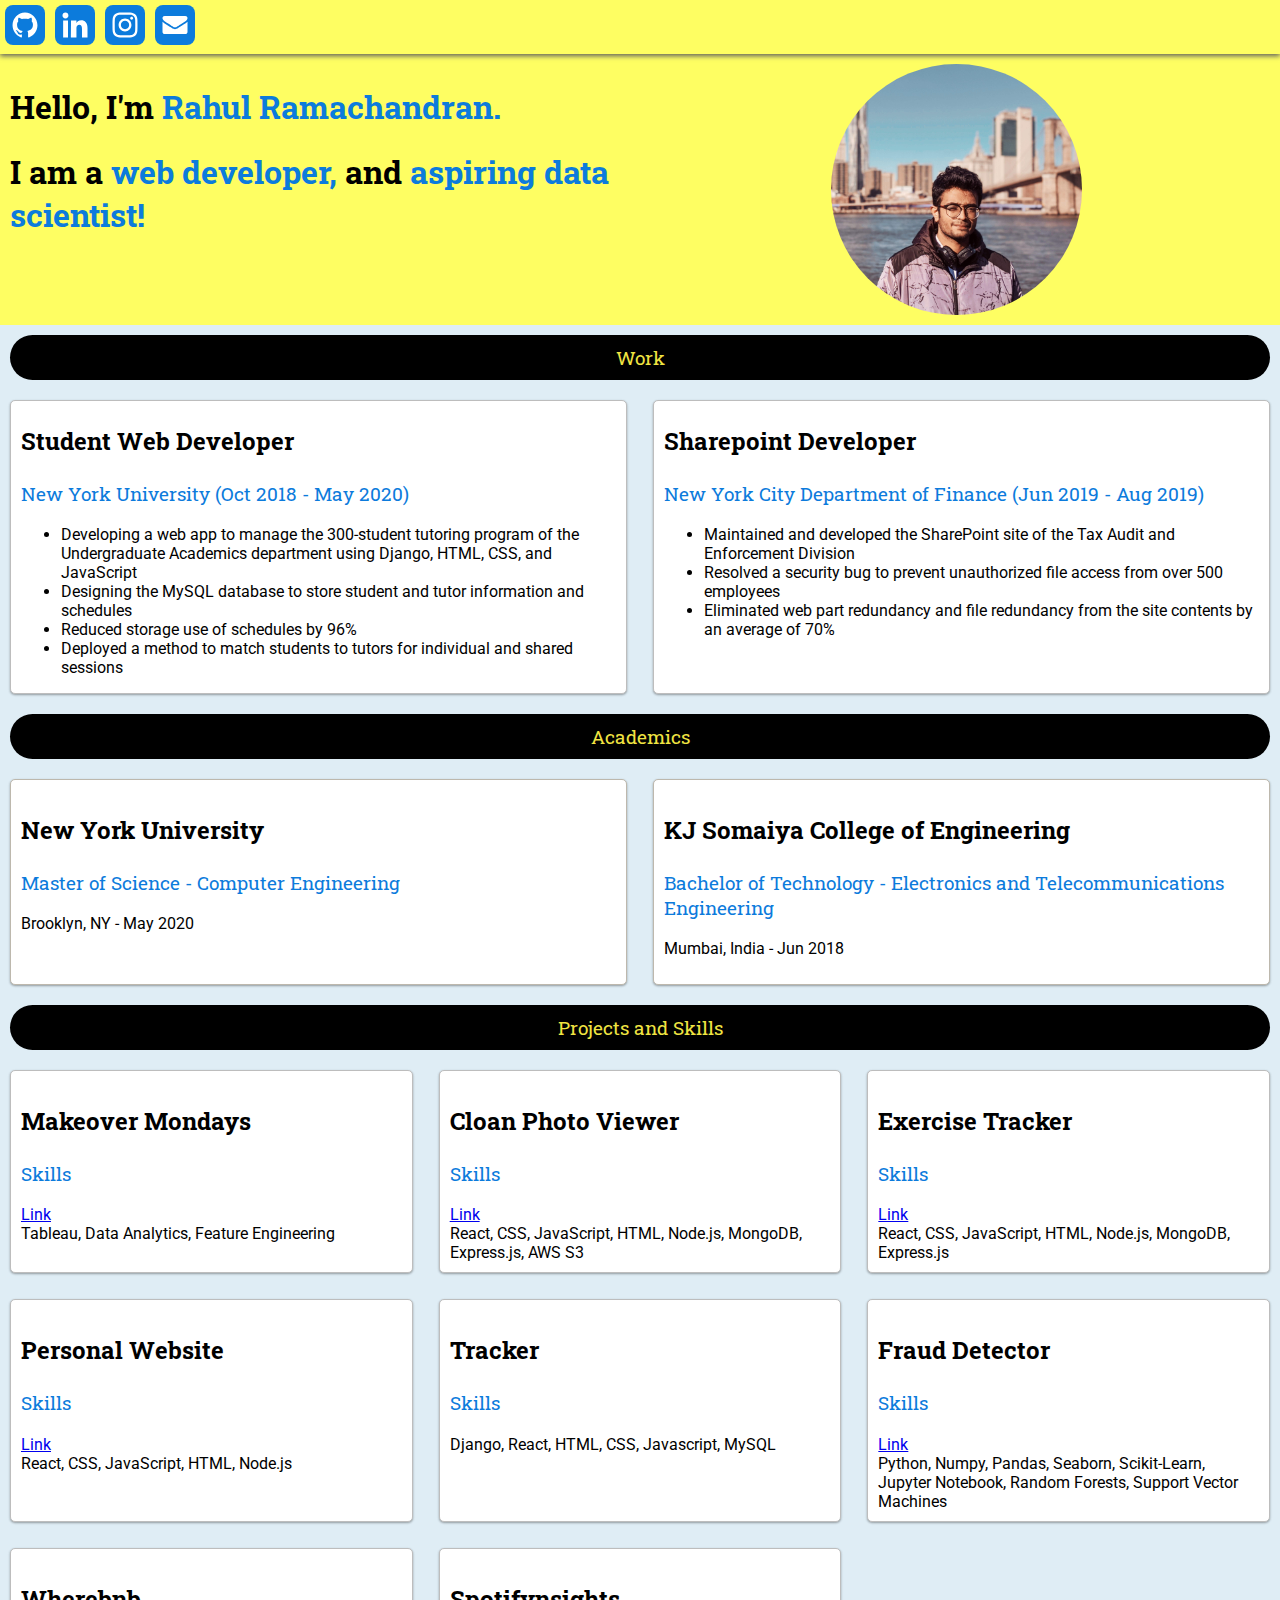
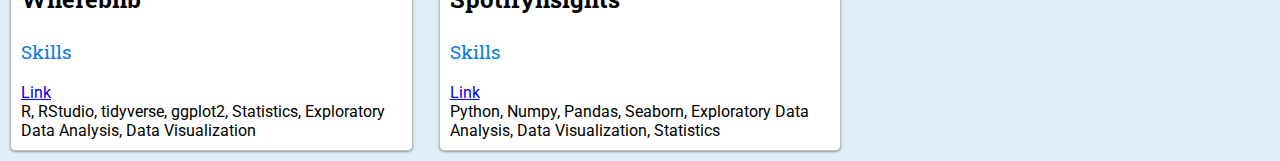
==== commit d8821238: "updated project links" ====
--- a/index.html
+++ b/index.html
@@ -1 +1 @@
-<!doctype html><html lang="en"><head><meta charset="utf-8"/><link rel="icon" href="/favicon.ico"/><meta name="viewport" content="width=device-width,initial-scale=1"/><meta name="theme-color" content="#000000"/><meta name="description" content="Web site created using create-react-app"/><link rel="apple-touch-icon" href="/logo192.png"/><link rel="manifest" href="/manifest.json"/><title>Rahul Ramachandran | About</title><link href="/static/css/main.9ef9e047.chunk.css" rel="stylesheet"></head><body><noscript>You need to enable JavaScript to run this app.</noscript><div id="root"></div><script>!function(e){function t(t){for(var n,i,l=t[0],a=t[1],p=t[2],c=0,s=[];c<l.length;c++)i=l[c],Object.prototype.hasOwnProperty.call(o,i)&&o[i]&&s.push(o[i][0]),o[i]=0;for(n in a)Object.prototype.hasOwnProperty.call(a,n)&&(e[n]=a[n]);for(f&&f(t);s.length;)s.shift()();return u.push.apply(u,p||[]),r()}function r(){for(var e,t=0;t<u.length;t++){for(var r=u[t],n=!0,l=1;l<r.length;l++){var a=r[l];0!==o[a]&&(n=!1)}n&&(u.splice(t--,1),e=i(i.s=r[0]))}return e}var n={},o={1:0},u=[];function i(t){if(n[t])return n[t].exports;var r=n[t]={i:t,l:!1,exports:{}};return e[t].call(r.exports,r,r.exports,i),r.l=!0,r.exports}i.m=e,i.c=n,i.d=function(e,t,r){i.o(e,t)||Object.defineProperty(e,t,{enumerable:!0,get:r})},i.r=function(e){"undefined"!=typeof Symbol&&Symbol.toStringTag&&Object.defineProperty(e,Symbol.toStringTag,{value:"Module"}),Object.defineProperty(e,"__esModule",{value:!0})},i.t=function(e,t){if(1&t&&(e=i(e)),8&t)return e;if(4&t&&"object"==typeof e&&e&&e.__esModule)return e;var r=Object.create(null);if(i.r(r),Object.defineProperty(r,"default",{enumerable:!0,value:e}),2&t&&"string"!=typeof e)for(var n in e)i.d(r,n,function(t){return e[t]}.bind(null,n));return r},i.n=function(e){var t=e&&e.__esModule?function(){return e.default}:function(){return e};return i.d(t,"a",t),t},i.o=function(e,t){return Object.prototype.hasOwnProperty.call(e,t)},i.p="/";var l=this["webpackJsonpvoltamperewatt.github.io"]=this["webpackJsonpvoltamperewatt.github.io"]||[],a=l.push.bind(l);l.push=t,l=l.slice();for(var p=0;p<l.length;p++)t(l[p]);var f=a;r()}([])</script><script src="/static/js/2.b6678369.chunk.js"></script><script src="/static/js/main.af5c1670.chunk.js"></script></body></html>+<!doctype html><html lang="en"><head><meta charset="utf-8"/><link rel="icon" href="/favicon.ico"/><meta name="viewport" content="width=device-width,initial-scale=1"/><meta name="theme-color" content="#000000"/><meta name="description" content="Web site created using create-react-app"/><link rel="apple-touch-icon" href="/logo192.png"/><link rel="manifest" href="/manifest.json"/><title>Rahul Ramachandran | About</title><link href="/static/css/main.9ef9e047.chunk.css" rel="stylesheet"></head><body><noscript>You need to enable JavaScript to run this app.</noscript><div id="root"></div><script>!function(e){function t(t){for(var n,i,l=t[0],a=t[1],p=t[2],c=0,s=[];c<l.length;c++)i=l[c],Object.prototype.hasOwnProperty.call(o,i)&&o[i]&&s.push(o[i][0]),o[i]=0;for(n in a)Object.prototype.hasOwnProperty.call(a,n)&&(e[n]=a[n]);for(f&&f(t);s.length;)s.shift()();return u.push.apply(u,p||[]),r()}function r(){for(var e,t=0;t<u.length;t++){for(var r=u[t],n=!0,l=1;l<r.length;l++){var a=r[l];0!==o[a]&&(n=!1)}n&&(u.splice(t--,1),e=i(i.s=r[0]))}return e}var n={},o={1:0},u=[];function i(t){if(n[t])return n[t].exports;var r=n[t]={i:t,l:!1,exports:{}};return e[t].call(r.exports,r,r.exports,i),r.l=!0,r.exports}i.m=e,i.c=n,i.d=function(e,t,r){i.o(e,t)||Object.defineProperty(e,t,{enumerable:!0,get:r})},i.r=function(e){"undefined"!=typeof Symbol&&Symbol.toStringTag&&Object.defineProperty(e,Symbol.toStringTag,{value:"Module"}),Object.defineProperty(e,"__esModule",{value:!0})},i.t=function(e,t){if(1&t&&(e=i(e)),8&t)return e;if(4&t&&"object"==typeof e&&e&&e.__esModule)return e;var r=Object.create(null);if(i.r(r),Object.defineProperty(r,"default",{enumerable:!0,value:e}),2&t&&"string"!=typeof e)for(var n in e)i.d(r,n,function(t){return e[t]}.bind(null,n));return r},i.n=function(e){var t=e&&e.__esModule?function(){return e.default}:function(){return e};return i.d(t,"a",t),t},i.o=function(e,t){return Object.prototype.hasOwnProperty.call(e,t)},i.p="/";var l=this["webpackJsonpvoltamperewatt.github.io"]=this["webpackJsonpvoltamperewatt.github.io"]||[],a=l.push.bind(l);l.push=t,l=l.slice();for(var p=0;p<l.length;p++)t(l[p]);var f=a;r()}([])</script><script src="/static/js/2.b6678369.chunk.js"></script><script src="/static/js/main.628ce4de.chunk.js"></script></body></html>